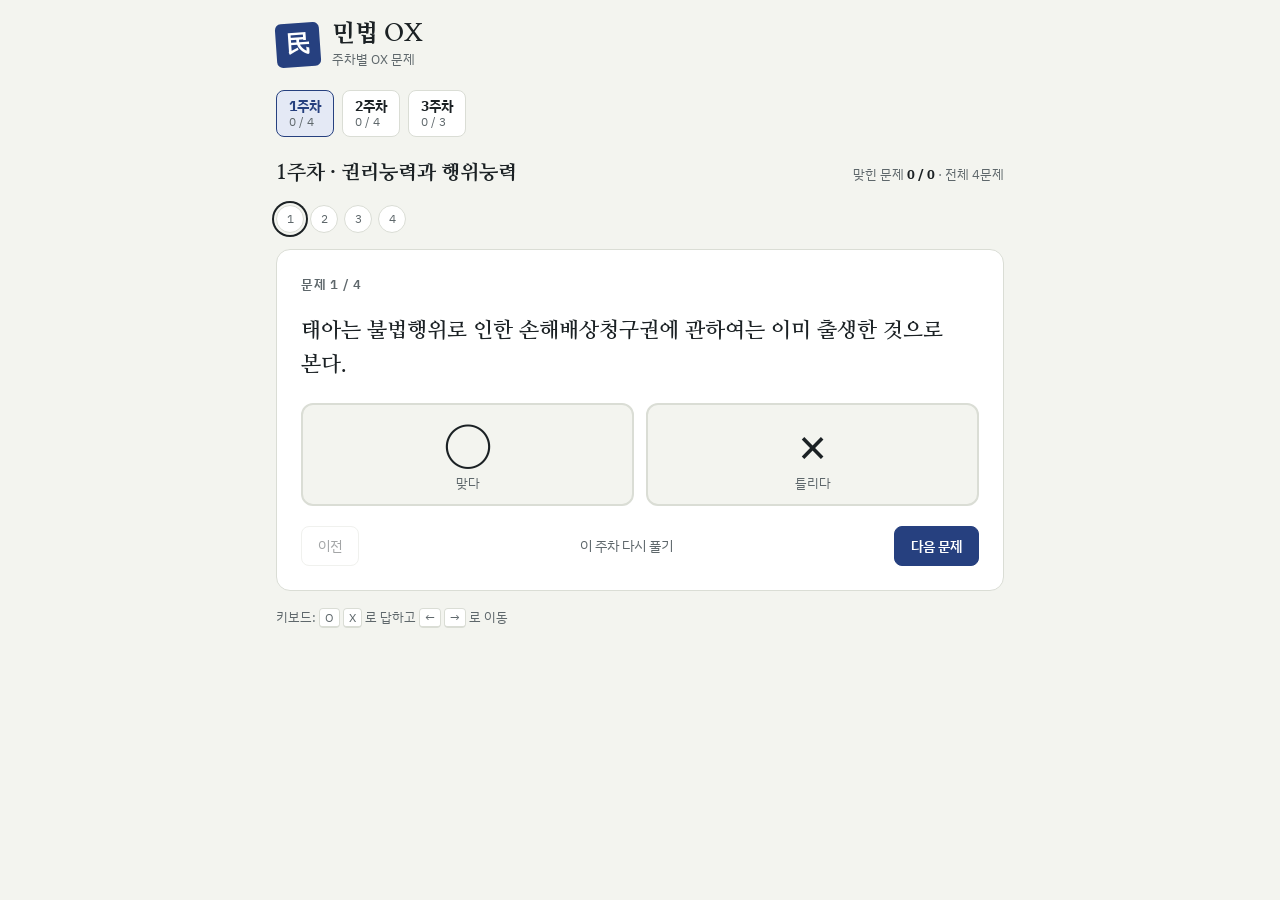
==== docs/index.html @ e81a1a9b "Move quiz to a GitHub Pages site under docs/ The quiz reads docs/questions.json; admin.html edits qu" ====
<!doctype html>
<html lang="ko">
<head>
<meta charset="utf-8">
<meta name="viewport" content="width=device-width,initial-scale=1,viewport-fit=cover">
<title>민법 OX 퀴즈</title>
<meta name="description" content="주차별 민법 OX 문제를 풀고 바로 정답과 해설을 확인하세요.">
<meta property="og:title" content="민법 OX 퀴즈">
<meta property="og:description" content="주차별 민법 OX 문제 · 정답과 해설 바로 확인">
<link rel="icon" href="data:image/svg+xml,%3Csvg xmlns='http://www.w3.org/2000/svg' viewBox='0 0 64 64'%3E%3Crect width='64' height='64' rx='10' fill='%2326407F'/%3E%3Ctext x='32' y='45' font-size='38' text-anchor='middle' fill='white' font-family='serif' font-weight='700'%3E%E6%B0%91%3C/text%3E%3C/svg%3E">
<link rel="preconnect" href="https://fonts.googleapis.com">
<link rel="preconnect" href="https://fonts.gstatic.com" crossorigin>
<link rel="stylesheet" href="https://fonts.googleapis.com/css2?family=Nanum+Myeongjo:wght@700;800&family=IBM+Plex+Sans+KR:wght@400;500;600;700&display=swap">
<link rel="stylesheet" href="style.css">
</head>
<body>
<div id="root">
<header class="top">
  <div class="brand">
    <div class="seal" aria-hidden="true">民</div>
    <div><h1>민법 OX</h1><p>주차별 OX 문제</p></div>
  </div>
</header>

<section id="quizView" style="display:flex;flex-direction:column;gap:16px">
  <div class="weeks" id="weekList"></div>
  <div class="weekhead"><h2 id="weekTitle"></h2><div class="score" id="score"></div></div>
  <div class="dots" id="dots"></div>
  <article class="card" id="card" hidden>
    <div class="qmeta" id="qmeta"></div>
    <p class="qtext" id="qtext"></p>
    <div class="ox">
      <button type="button" class="oxbtn" id="btnO"><span class="g">○</span><span class="l">맞다</span></button>
      <button type="button" class="oxbtn" id="btnX"><span class="g">×</span><span class="l">틀리다</span></button>
    </div>
    <div class="result" id="result" hidden>
      <div class="verdict" id="verdict"></div>
      <div class="expl">
        <h3>해설</h3>
        <p id="expl"></p>
        <p class="basis" id="basis" hidden></p>
      </div>
    </div>
    <div class="nav">
      <button type="button" class="btn" id="prev">이전</button>
      <button type="button" class="btn ghost" id="retry">이 주차 다시 풀기</button>
      <button type="button" class="btn primary" id="next">다음 문제</button>
    </div>
  </article>
  <p class="empty" id="empty">문제를 불러오는 중…</p>
  <p class="hint">키보드: <kbd>O</kbd> <kbd>X</kbd> 로 답하고 <kbd>←</kbd> <kbd>→</kbd> 로 이동</p>
</section>
</div>
<script src="quiz.js"></script>
</body>
</html>
---- docs/style.css ----
:root{
  --bg:#F3F4EF;--surface:#FFFFFF;--ink:#1B2124;--muted:#5E676B;--line:#DADDD5;
  --accent:#26407F;--accent-ink:#FFFFFF;--accent-soft:#E4E9F5;
  --good:#1D7348;--good-soft:#E1F1E7;--bad:#B4382E;--bad-soft:#F8E3E0;
  --serif:"Nanum Myeongjo","AppleMyungjo","Batang",serif;
  --sans:"IBM Plex Sans KR","Apple SD Gothic Neo","Malgun Gothic",system-ui,sans-serif;
  --r:10px;
}
@media (prefers-color-scheme:dark){
  :root:not([data-theme="light"]){
    color-scheme:dark;
    --bg:#121517;--surface:#1A1F22;--ink:#E8EAE6;--muted:#9AA3A6;--line:#2C3337;
    --accent:#8FA8EC;--accent-ink:#0F1522;--accent-soft:#1F2A45;
    --good:#5BC48A;--good-soft:#15301F;--bad:#EE8177;--bad-soft:#3A1C19;
  }
}
:root[data-theme="dark"]{
  color-scheme:dark;
  --bg:#121517;--surface:#1A1F22;--ink:#E8EAE6;--muted:#9AA3A6;--line:#2C3337;
  --accent:#8FA8EC;--accent-ink:#0F1522;--accent-soft:#1F2A45;
  --good:#5BC48A;--good-soft:#15301F;--bad:#EE8177;--bad-soft:#3A1C19;
}
*{box-sizing:border-box}
body{background:var(--bg);color:var(--ink);font-family:var(--sans);font-size:15px;line-height:1.6}
#root{max-width:760px;margin:0 auto;padding-inline:16px;padding-block:20px 64px;display:flex;flex-direction:column;gap:20px}
button{font:inherit;color:inherit;cursor:pointer}
button:focus-visible,input:focus-visible,textarea:focus-visible{outline:2px solid var(--accent);outline-offset:2px}

.top{display:flex;align-items:center;justify-content:space-between;gap:12px;flex-wrap:wrap}
.brand{display:flex;align-items:center;gap:12px}
.seal{width:44px;height:44px;display:grid;place-items:center;background:var(--accent);color:var(--accent-ink);font-family:var(--serif);font-weight:800;font-size:24px;border-radius:6px;transform:rotate(-4deg)}
.brand h1{margin:0;font-family:var(--serif);font-size:24px;font-weight:800;letter-spacing:-.01em;line-height:1.2}
.brand p{margin:0;color:var(--muted);font-size:13px}
.modes{display:flex;gap:4px;background:var(--surface);border:1px solid var(--line);border-radius:999px;padding:3px}
.modes button{border:0;background:none;padding:6px 14px;border-radius:999px;font-size:14px;color:var(--muted)}
.modes button.on{background:var(--ink);color:var(--bg);font-weight:600}

.weeks{display:flex;gap:8px;overflow-x:auto;padding-bottom:4px;scrollbar-width:thin}
.wk{flex:0 0 auto;border:1px solid var(--line);background:var(--surface);border-radius:8px;padding:6px 12px;display:flex;flex-direction:column;align-items:flex-start;line-height:1.3}
.wk b{font-size:14px}
.wk small{font-size:11.5px;color:var(--muted);font-variant-numeric:tabular-nums}
.wk.on{border-color:var(--accent);background:var(--accent-soft)}
.wk.on b{color:var(--accent)}

.weekhead{display:flex;align-items:baseline;justify-content:space-between;gap:12px;flex-wrap:wrap}
.weekhead h2{margin:0;font-family:var(--serif);font-size:20px;font-weight:800;text-wrap:balance}
.score{font-size:13px;color:var(--muted);font-variant-numeric:tabular-nums}
.score b{color:var(--ink)}

.dots{display:flex;gap:6px;flex-wrap:wrap}
.dot{width:28px;height:28px;border-radius:50%;border:1px solid var(--line);background:var(--surface);font-size:12px;font-variant-numeric:tabular-nums;color:var(--muted);padding:0}
.dot.right{background:var(--good-soft);border-color:var(--good);color:var(--good);font-weight:700}
.dot.wrong{background:var(--bad-soft);border-color:var(--bad);color:var(--bad);font-weight:700}
.dot.cur{box-shadow:0 0 0 2px var(--bg),0 0 0 4px var(--ink)}

.card{background:var(--surface);border:1px solid var(--line);border-radius:14px;padding:24px;display:flex;flex-direction:column;gap:20px}
.qmeta{font-size:12.5px;letter-spacing:.06em;color:var(--muted);font-weight:600}
.qtext{margin:0;font-family:var(--serif);font-size:21px;font-weight:700;line-height:1.65;word-break:keep-all;overflow-wrap:anywhere}
.ox{display:grid;grid-template-columns:1fr 1fr;gap:12px}
.oxbtn{border:2px solid var(--line);background:var(--bg);border-radius:12px;padding:14px 0 10px;display:flex;flex-direction:column;align-items:center;gap:2px;transition:border-color .15s,background .15s,transform .1s}
.oxbtn .g{font-size:52px;line-height:1;font-weight:400}
.oxbtn .l{font-size:13px;color:var(--muted)}
.oxbtn:hover:not(:disabled){border-color:var(--accent)}
.oxbtn:active:not(:disabled){transform:scale(.98)}
.oxbtn:disabled{cursor:default}
.oxbtn.dim{opacity:.45}
.oxbtn.answer{border-color:var(--good);background:var(--good-soft);opacity:1}
.oxbtn.answer .g{color:var(--good)}
.oxbtn.miss{border-color:var(--bad);background:var(--bad-soft);opacity:1}
.oxbtn.miss .g{color:var(--bad)}

.result{border-top:1px dashed var(--line);padding-top:18px;display:flex;flex-direction:column;gap:12px}
.verdict{display:flex;align-items:center;gap:10px;font-weight:700;font-size:18px}
.verdict .chip{font-size:12px;font-weight:700;letter-spacing:.04em;padding:3px 10px;border-radius:999px}
.verdict.good{color:var(--good)}.verdict.good .chip{background:var(--good);color:var(--surface)}
.verdict.bad{color:var(--bad)}.verdict.bad .chip{background:var(--bad);color:var(--surface)}
.expl h3{margin:0 0 4px;font-size:12.5px;letter-spacing:.06em;color:var(--muted)}
.expl p{margin:0;white-space:pre-wrap;word-break:keep-all;overflow-wrap:anywhere}
.basis{margin-top:8px!important;display:inline-block;font-size:13px;color:var(--accent);background:var(--accent-soft);padding:2px 10px;border-radius:6px}

.nav{display:flex;gap:8px;justify-content:space-between;flex-wrap:wrap}
.btn{border:1px solid var(--line);background:var(--surface);border-radius:8px;padding:8px 16px;font-size:14px}
.btn:disabled{opacity:.4;cursor:default}
.btn.primary{background:var(--accent);border-color:var(--accent);color:var(--accent-ink);font-weight:600}
.btn.ghost{border-color:transparent;background:none;color:var(--muted)}
.btn.danger{color:var(--bad)}
.btn.danger.armed{background:var(--bad);border-color:var(--bad);color:var(--surface)}
.empty{background:var(--surface);border:1px dashed var(--line);border-radius:14px;padding:32px 20px;text-align:center;color:var(--muted);margin:0}
.hint{font-size:12.5px;color:var(--muted);margin:0}
.hint kbd{font-family:var(--sans);border:1px solid var(--line);border-bottom-width:2px;border-radius:4px;padding:0 5px;font-size:11.5px;background:var(--surface)}

/* admin */
.panel{background:var(--surface);border:1px solid var(--line);border-radius:14px;padding:20px;display:flex;flex-direction:column;gap:14px}
.panel h2{margin:0;font-size:17px;font-weight:700}
.note{margin:0;font-size:13px;color:var(--muted);background:var(--bg);border-radius:8px;padding:10px 12px}
.field{display:flex;flex-direction:column;gap:4px;font-size:13px;font-weight:600;color:var(--muted)}
.field input,.field textarea{font:inherit;font-size:15px;font-weight:400;color:var(--ink);background:var(--bg);border:1px solid var(--line);border-radius:8px;padding:8px 10px;width:100%;resize:vertical}
.row2{display:grid;grid-template-columns:120px 1fr;gap:12px}
.ans{display:flex;gap:8px;border:0;padding:0;margin:0}
.ans legend{font-size:13px;font-weight:600;color:var(--muted);padding:0;margin-bottom:4px}
.ans label{flex:1;display:flex;align-items:center;justify-content:center;gap:6px;border:2px solid var(--line);border-radius:8px;padding:8px;font-weight:600;cursor:pointer}
.ans label:has(input:checked){border-color:var(--accent);background:var(--accent-soft);color:var(--accent)}
.ans input{position:absolute;opacity:0;pointer-events:none}
.ans .g{font-size:20px;line-height:1}
.formbtns{display:flex;gap:8px;flex-wrap:wrap}
.listhead{display:flex;justify-content:space-between;align-items:baseline}
.listhead span{font-size:13px;color:var(--muted);font-variant-numeric:tabular-nums}
.group{display:flex;flex-direction:column;gap:6px}
.group h3{margin:6px 0 2px;font-size:13px;letter-spacing:.04em;color:var(--accent)}
.item{display:grid;grid-template-columns:32px 1fr auto;gap:10px;align-items:start;border:1px solid var(--line);border-radius:10px;padding:10px 12px}
.item.editing{border-color:var(--accent);background:var(--accent-soft)}
.item .a{width:28px;height:28px;border-radius:50%;display:grid;place-items:center;font-size:17px;font-weight:700}
.item .a.O{background:var(--good-soft);color:var(--good)}
.item .a.X{background:var(--bad-soft);color:var(--bad)}
.item .t{font-size:14px;word-break:keep-all;overflow-wrap:anywhere}
.item .t small{display:block;color:var(--muted);font-size:12.5px;margin-top:2px}
.item .acts{display:flex;gap:4px}
.item .acts .btn{padding:4px 10px;font-size:13px}
.savebar{position:sticky;bottom:calc(12px + env(safe-area-inset-bottom,0px));display:flex;align-items:center;gap:8px;flex-wrap:wrap;background:var(--ink);color:var(--bg);border-radius:12px;padding:10px 12px 10px 16px}
.savebar span{flex:1;min-width:160px;font-size:14px}
.savebar .btn.ghost{color:var(--bg);opacity:.8}
.msg{font-size:13.5px;border-radius:8px;padding:10px 12px;margin:0;background:var(--accent-soft);color:var(--ink)}
.msg.err{background:var(--bad-soft)}
@media (max-width:520px){
  .card{padding:18px}
  .qtext{font-size:18.5px}
  .row2{grid-template-columns:1fr}
  .item{grid-template-columns:28px 1fr}
  .item .acts{grid-column:2}
}
@media (prefers-reduced-motion:reduce){*{transition:none!important}}

/* standalone site */
html{-webkit-text-size-adjust:100%}
body{margin:0}
[hidden]{display:none!important}
img{max-width:100%}
a{color:var(--accent)}
.brand a{color:inherit;text-decoration:none}
.foot{font-size:12.5px;color:var(--muted);text-align:center;margin:0}
.foot a{color:var(--muted)}
.status{font-size:13px;color:var(--muted)}
.status.ok{color:var(--good)}
.status.err{color:var(--bad)}
details.help{font-size:13px;color:var(--muted)}
details.help summary{cursor:pointer;font-weight:600;color:var(--ink)}
details.help ol{margin:8px 0 0;padding-left:20px;display:flex;flex-direction:column;gap:4px}
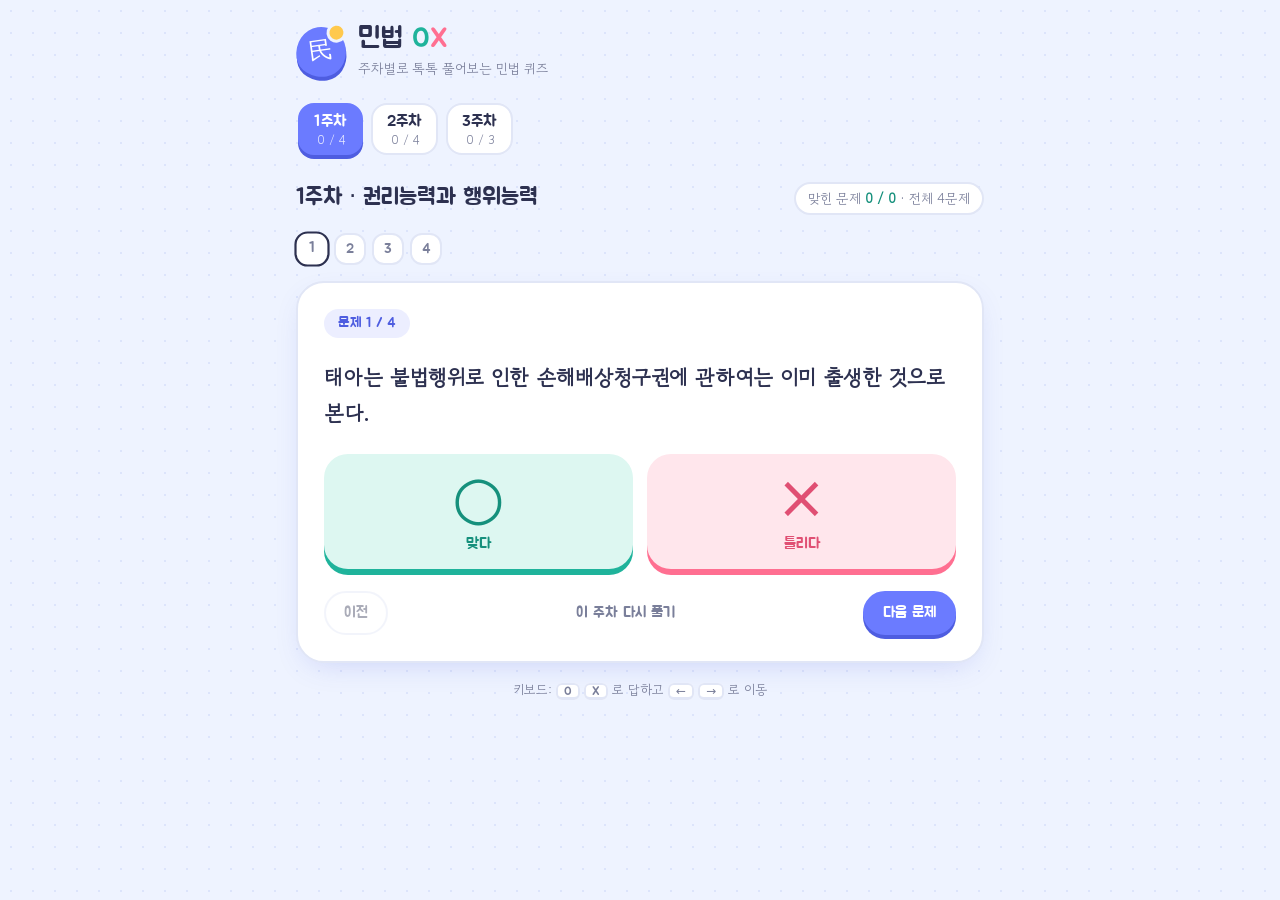
==== commit 4e9f27b2: "Give the quiz a brighter, playful look Rounded pastel design with Jua/Gowun Dodum fonts, candy-style" ====
--- a/docs/index.html
+++ b/docs/index.html
@@ -10,7 +10,7 @@
 <link rel="icon" href="data:image/svg+xml,%3Csvg xmlns='http://www.w3.org/2000/svg' viewBox='0 0 64 64'%3E%3Crect width='64' height='64' rx='10' fill='%2326407F'/%3E%3Ctext x='32' y='45' font-size='38' text-anchor='middle' fill='white' font-family='serif' font-weight='700'%3E%E6%B0%91%3C/text%3E%3C/svg%3E">
 <link rel="preconnect" href="https://fonts.googleapis.com">
 <link rel="preconnect" href="https://fonts.gstatic.com" crossorigin>
-<link rel="stylesheet" href="https://fonts.googleapis.com/css2?family=Nanum+Myeongjo:wght@700;800&family=IBM+Plex+Sans+KR:wght@400;500;600;700&display=swap">
+<link rel="stylesheet" href="https://fonts.googleapis.com/css2?family=Jua&family=Gowun+Dodum&display=swap">
 <link rel="stylesheet" href="style.css">
 </head>
 <body>
@@ -18,7 +18,7 @@
 <header class="top">
   <div class="brand">
     <div class="seal" aria-hidden="true">民</div>
-    <div><h1>민법 OX</h1><p>주차별 OX 문제</p></div>
+    <div><h1>민법 <span class="o">O</span><span class="x">X</span></h1><p>주차별로 톡톡 풀어보는 민법 퀴즈</p></div>
   </div>
 </header>
 
--- a/docs/style.css
+++ b/docs/style.css
@@ -1,147 +1,214 @@
 :root{
-  --bg:#F3F4EF;--surface:#FFFFFF;--ink:#1B2124;--muted:#5E676B;--line:#DADDD5;
-  --accent:#26407F;--accent-ink:#FFFFFF;--accent-soft:#E4E9F5;
-  --good:#1D7348;--good-soft:#E1F1E7;--bad:#B4382E;--bad-soft:#F8E3E0;
-  --serif:"Nanum Myeongjo","AppleMyungjo","Batang",serif;
-  --sans:"IBM Plex Sans KR","Apple SD Gothic Neo","Malgun Gothic",system-ui,sans-serif;
-  --r:10px;
+  --bg:#EEF3FF;--bg-dot:#DCE4FB;--surface:#FFFFFF;--ink:#2D3150;--muted:#7A7F9A;--line:#E1E6F6;
+  --accent:#6B7BFF;--accent-deep:#4E5DE0;--accent-ink:#FFFFFF;--accent-soft:#ECEEFF;
+  --good:#1FB39B;--good-deep:#15907C;--good-soft:#DDF7F1;
+  --bad:#FF6F91;--bad-deep:#E04F73;--bad-soft:#FFE6EC;
+  --sun:#FFC94D;
+  --display:"Jua","Apple SD Gothic Neo","Malgun Gothic",system-ui,sans-serif;
+  --sans:"Gowun Dodum","Apple SD Gothic Neo","Malgun Gothic",system-ui,sans-serif;
+  --shadow:0 10px 30px -12px rgba(78,93,224,.25);
 }
 @media (prefers-color-scheme:dark){
   :root:not([data-theme="light"]){
     color-scheme:dark;
-    --bg:#121517;--surface:#1A1F22;--ink:#E8EAE6;--muted:#9AA3A6;--line:#2C3337;
-    --accent:#8FA8EC;--accent-ink:#0F1522;--accent-soft:#1F2A45;
-    --good:#5BC48A;--good-soft:#15301F;--bad:#EE8177;--bad-soft:#3A1C19;
+    --bg:#171A2B;--bg-dot:#23284A;--surface:#22263A;--ink:#EEF0FF;--muted:#A3A8C6;--line:#343A5C;
+    --accent:#9AA5FF;--accent-deep:#7380F0;--accent-ink:#171A2B;--accent-soft:#2B3060;
+    --good:#4FD9BF;--good-deep:#2FAF98;--good-soft:#173B37;
+    --bad:#FF8FAA;--bad-deep:#E06A88;--bad-soft:#43202C;
+    --shadow:0 10px 30px -12px rgba(0,0,0,.6);
   }
 }
 :root[data-theme="dark"]{
   color-scheme:dark;
-  --bg:#121517;--surface:#1A1F22;--ink:#E8EAE6;--muted:#9AA3A6;--line:#2C3337;
-  --accent:#8FA8EC;--accent-ink:#0F1522;--accent-soft:#1F2A45;
-  --good:#5BC48A;--good-soft:#15301F;--bad:#EE8177;--bad-soft:#3A1C19;
+  --bg:#171A2B;--bg-dot:#23284A;--surface:#22263A;--ink:#EEF0FF;--muted:#A3A8C6;--line:#343A5C;
+  --accent:#9AA5FF;--accent-deep:#7380F0;--accent-ink:#171A2B;--accent-soft:#2B3060;
+  --good:#4FD9BF;--good-deep:#2FAF98;--good-soft:#173B37;
+  --bad:#FF8FAA;--bad-deep:#E06A88;--bad-soft:#43202C;
+  --shadow:0 10px 30px -12px rgba(0,0,0,.6);
 }
 *{box-sizing:border-box}
-body{background:var(--bg);color:var(--ink);font-family:var(--sans);font-size:15px;line-height:1.6}
-#root{max-width:760px;margin:0 auto;padding-inline:16px;padding-block:20px 64px;display:flex;flex-direction:column;gap:20px}
+html{-webkit-text-size-adjust:100%}
+body{
+  margin:0;color:var(--ink);font-family:var(--sans);font-size:16px;line-height:1.65;
+  background-color:var(--bg);
+  background-image:radial-gradient(var(--bg-dot) 1.5px,transparent 1.5px);
+  background-size:22px 22px;
+}
+[hidden]{display:none!important}
+img{max-width:100%}
+a{color:var(--accent-deep)}
+#root{max-width:720px;margin:0 auto;padding-inline:16px;padding-block:24px 64px;display:flex;flex-direction:column;gap:20px}
 button{font:inherit;color:inherit;cursor:pointer}
-button:focus-visible,input:focus-visible,textarea:focus-visible{outline:2px solid var(--accent);outline-offset:2px}
-
+button:focus-visible,input:focus-visible,textarea:focus-visible,a:focus-visible{outline:3px solid var(--accent);outline-offset:2px}
+
+/* header */
 .top{display:flex;align-items:center;justify-content:space-between;gap:12px;flex-wrap:wrap}
-.brand{display:flex;align-items:center;gap:12px}
-.seal{width:44px;height:44px;display:grid;place-items:center;background:var(--accent);color:var(--accent-ink);font-family:var(--serif);font-weight:800;font-size:24px;border-radius:6px;transform:rotate(-4deg)}
-.brand h1{margin:0;font-family:var(--serif);font-size:24px;font-weight:800;letter-spacing:-.01em;line-height:1.2}
-.brand p{margin:0;color:var(--muted);font-size:13px}
-.modes{display:flex;gap:4px;background:var(--surface);border:1px solid var(--line);border-radius:999px;padding:3px}
-.modes button{border:0;background:none;padding:6px 14px;border-radius:999px;font-size:14px;color:var(--muted)}
-.modes button.on{background:var(--ink);color:var(--bg);font-weight:600}
-
-.weeks{display:flex;gap:8px;overflow-x:auto;padding-bottom:4px;scrollbar-width:thin}
-.wk{flex:0 0 auto;border:1px solid var(--line);background:var(--surface);border-radius:8px;padding:6px 12px;display:flex;flex-direction:column;align-items:flex-start;line-height:1.3}
-.wk b{font-size:14px}
-.wk small{font-size:11.5px;color:var(--muted);font-variant-numeric:tabular-nums}
-.wk.on{border-color:var(--accent);background:var(--accent-soft)}
-.wk.on b{color:var(--accent)}
-
-.weekhead{display:flex;align-items:baseline;justify-content:space-between;gap:12px;flex-wrap:wrap}
-.weekhead h2{margin:0;font-family:var(--serif);font-size:20px;font-weight:800;text-wrap:balance}
-.score{font-size:13px;color:var(--muted);font-variant-numeric:tabular-nums}
-.score b{color:var(--ink)}
-
+.brand{display:flex;align-items:center;gap:12px;color:inherit;text-decoration:none}
+.seal{
+  width:50px;height:50px;display:grid;place-items:center;flex:0 0 auto;
+  background:var(--accent);color:var(--accent-ink);font-family:var(--display);font-size:24px;
+  border-radius:50% 50% 46% 54% / 55% 48% 52% 45%;
+  box-shadow:0 4px 0 var(--accent-deep);transform:rotate(-8deg);
+  position:relative;
+}
+.seal::after{content:"";position:absolute;right:-3px;top:-2px;width:14px;height:14px;border-radius:50%;background:var(--sun);border:3px solid var(--bg)}
+.brand:hover .seal{animation:wobble .6s ease}
+.brand h1{margin:0;font-family:var(--display);font-size:28px;font-weight:400;line-height:1.1;letter-spacing:.01em}
+.brand h1 .o{color:var(--good)}
+.brand h1 .x{color:var(--bad)}
+.brand p{margin:2px 0 0;color:var(--muted);font-size:13.5px}
+
+/* weeks */
+.weeks{display:flex;gap:8px;overflow-x:auto;padding:4px 2px 8px;scrollbar-width:thin}
+.wk{
+  flex:0 0 auto;border:2px solid var(--line);background:var(--surface);border-radius:16px;
+  padding:6px 14px;display:flex;flex-direction:column;align-items:center;line-height:1.3;
+  transition:transform .15s,border-color .15s;
+}
+.wk:hover{transform:translateY(-2px)}
+.wk b{font-family:var(--display);font-weight:400;font-size:16px}
+.wk small{font-size:12px;color:var(--muted);font-variant-numeric:tabular-nums}
+.wk.on{border-color:var(--accent);background:var(--accent);color:var(--accent-ink);box-shadow:0 4px 0 var(--accent-deep)}
+.wk.on small{color:inherit;opacity:.85}
+
+.weekhead{display:flex;align-items:center;justify-content:space-between;gap:10px;flex-wrap:wrap}
+.weekhead h2{margin:0;font-family:var(--display);font-weight:400;font-size:23px;text-wrap:balance}
+.score{font-size:13.5px;color:var(--muted);font-variant-numeric:tabular-nums;background:var(--surface);border:2px solid var(--line);border-radius:999px;padding:3px 12px}
+.score b{color:var(--good-deep)}
+
+/* progress dots */
 .dots{display:flex;gap:6px;flex-wrap:wrap}
-.dot{width:28px;height:28px;border-radius:50%;border:1px solid var(--line);background:var(--surface);font-size:12px;font-variant-numeric:tabular-nums;color:var(--muted);padding:0}
-.dot.right{background:var(--good-soft);border-color:var(--good);color:var(--good);font-weight:700}
-.dot.wrong{background:var(--bad-soft);border-color:var(--bad);color:var(--bad);font-weight:700}
-.dot.cur{box-shadow:0 0 0 2px var(--bg),0 0 0 4px var(--ink)}
-
-.card{background:var(--surface);border:1px solid var(--line);border-radius:14px;padding:24px;display:flex;flex-direction:column;gap:20px}
-.qmeta{font-size:12.5px;letter-spacing:.06em;color:var(--muted);font-weight:600}
-.qtext{margin:0;font-family:var(--serif);font-size:21px;font-weight:700;line-height:1.65;word-break:keep-all;overflow-wrap:anywhere}
-.ox{display:grid;grid-template-columns:1fr 1fr;gap:12px}
-.oxbtn{border:2px solid var(--line);background:var(--bg);border-radius:12px;padding:14px 0 10px;display:flex;flex-direction:column;align-items:center;gap:2px;transition:border-color .15s,background .15s,transform .1s}
-.oxbtn .g{font-size:52px;line-height:1;font-weight:400}
-.oxbtn .l{font-size:13px;color:var(--muted)}
-.oxbtn:hover:not(:disabled){border-color:var(--accent)}
-.oxbtn:active:not(:disabled){transform:scale(.98)}
+.dot{
+  width:32px;height:32px;border-radius:12px;border:2px solid var(--line);background:var(--surface);
+  font-family:var(--display);font-size:14px;color:var(--muted);padding:0;font-variant-numeric:tabular-nums;
+  transition:transform .15s;
+}
+.dot:hover{transform:translateY(-2px)}
+.dot.right{background:var(--good);border-color:var(--good);color:var(--surface)}
+.dot.wrong{background:var(--bad);border-color:var(--bad);color:var(--surface)}
+.dot.cur{border-color:var(--ink);transform:scale(1.1)}
+
+/* question card */
+.card{
+  background:var(--surface);border:2px solid var(--line);border-radius:28px;padding:26px;
+  display:flex;flex-direction:column;gap:22px;box-shadow:var(--shadow);
+}
+.qmeta{
+  align-self:flex-start;font-family:var(--display);font-size:14px;color:var(--accent-deep);
+  background:var(--accent-soft);border-radius:999px;padding:3px 14px;
+}
+.qtext{margin:0;font-size:21px;font-weight:700;line-height:1.7;word-break:keep-all;overflow-wrap:anywhere}
+
+.ox{display:grid;grid-template-columns:1fr 1fr;gap:14px}
+.oxbtn{
+  border:0;border-radius:24px;padding:16px 0 12px;display:flex;flex-direction:column;align-items:center;gap:2px;
+  transition:transform .12s,box-shadow .12s,opacity .2s,filter .2s;
+}
+#btnO{background:var(--good-soft);color:var(--good-deep);box-shadow:0 6px 0 var(--good)}
+#btnX{background:var(--bad-soft);color:var(--bad-deep);box-shadow:0 6px 0 var(--bad)}
+.oxbtn .g{font-family:var(--display);font-size:60px;line-height:1}
+.oxbtn .l{font-family:var(--display);font-size:15px}
+.oxbtn:hover:not(:disabled){transform:translateY(-3px)}
+#btnO:hover:not(:disabled){box-shadow:0 9px 0 var(--good)}
+#btnX:hover:not(:disabled){box-shadow:0 9px 0 var(--bad)}
+.oxbtn:active:not(:disabled){transform:translateY(5px)!important;box-shadow:0 1px 0 var(--line)!important}
 .oxbtn:disabled{cursor:default}
-.oxbtn.dim{opacity:.45}
-.oxbtn.answer{border-color:var(--good);background:var(--good-soft);opacity:1}
-.oxbtn.answer .g{color:var(--good)}
-.oxbtn.miss{border-color:var(--bad);background:var(--bad-soft);opacity:1}
-.oxbtn.miss .g{color:var(--bad)}
-
-.result{border-top:1px dashed var(--line);padding-top:18px;display:flex;flex-direction:column;gap:12px}
-.verdict{display:flex;align-items:center;gap:10px;font-weight:700;font-size:18px}
-.verdict .chip{font-size:12px;font-weight:700;letter-spacing:.04em;padding:3px 10px;border-radius:999px}
-.verdict.good{color:var(--good)}.verdict.good .chip{background:var(--good);color:var(--surface)}
-.verdict.bad{color:var(--bad)}.verdict.bad .chip{background:var(--bad);color:var(--surface)}
-.expl h3{margin:0 0 4px;font-size:12.5px;letter-spacing:.06em;color:var(--muted)}
+.oxbtn.dim{opacity:.35;filter:grayscale(.6)}
+#btnO.answer,#btnX.answer{background:var(--good);color:var(--surface);box-shadow:0 6px 0 var(--good-deep);animation:pop .45s cubic-bezier(.3,1.6,.5,1)}
+#btnO.miss,#btnX.miss{background:var(--bad);color:var(--surface);box-shadow:0 6px 0 var(--bad-deep);animation:shake .4s}
+
+/* result */
+.result{border-top:2px dashed var(--line);padding-top:18px;display:flex;flex-direction:column;gap:14px;animation:rise .3s ease-out}
+.verdict{display:flex;align-items:center;gap:10px;flex-wrap:wrap;font-family:var(--display);font-size:21px}
+.verdict .chip{font-size:14px;padding:3px 12px;border-radius:999px;color:var(--surface)}
+.verdict.good{color:var(--good-deep)}
+.verdict.good .chip{background:var(--good);animation:pop .45s cubic-bezier(.3,1.6,.5,1)}
+.verdict.bad{color:var(--bad-deep)}
+.verdict.bad .chip{background:var(--bad)}
+.expl{background:var(--bg);border-radius:18px;padding:14px 16px}
+.expl h3{margin:0 0 4px;font-family:var(--display);font-weight:400;font-size:15px;color:var(--accent-deep)}
 .expl p{margin:0;white-space:pre-wrap;word-break:keep-all;overflow-wrap:anywhere}
-.basis{margin-top:8px!important;display:inline-block;font-size:13px;color:var(--accent);background:var(--accent-soft);padding:2px 10px;border-radius:6px}
-
+.basis{margin-top:10px!important;display:inline-block;font-size:13.5px;font-weight:700;color:var(--accent-deep);background:var(--surface);border:2px solid var(--accent-soft);padding:2px 12px;border-radius:999px}
+
+/* buttons */
 .nav{display:flex;gap:8px;justify-content:space-between;flex-wrap:wrap}
-.btn{border:1px solid var(--line);background:var(--surface);border-radius:8px;padding:8px 16px;font-size:14px}
+.btn{
+  display:inline-flex;align-items:center;justify-content:center;
+  border:2px solid var(--line);background:var(--surface);border-radius:999px;padding:8px 18px;
+  font-family:var(--display);font-size:15px;text-decoration:none;color:var(--ink);
+  transition:transform .12s;
+}
+.btn:hover:not(:disabled){transform:translateY(-2px)}
 .btn:disabled{opacity:.4;cursor:default}
-.btn.primary{background:var(--accent);border-color:var(--accent);color:var(--accent-ink);font-weight:600}
+.btn.primary{background:var(--accent);border-color:var(--accent);color:var(--accent-ink);box-shadow:0 4px 0 var(--accent-deep)}
+.btn.primary:active:not(:disabled){transform:translateY(3px);box-shadow:0 1px 0 var(--accent-deep)}
 .btn.ghost{border-color:transparent;background:none;color:var(--muted)}
-.btn.danger{color:var(--bad)}
+.btn.danger{color:var(--bad-deep)}
 .btn.danger.armed{background:var(--bad);border-color:var(--bad);color:var(--surface)}
-.empty{background:var(--surface);border:1px dashed var(--line);border-radius:14px;padding:32px 20px;text-align:center;color:var(--muted);margin:0}
-.hint{font-size:12.5px;color:var(--muted);margin:0}
-.hint kbd{font-family:var(--sans);border:1px solid var(--line);border-bottom-width:2px;border-radius:4px;padding:0 5px;font-size:11.5px;background:var(--surface)}
+.empty{background:var(--surface);border:2px dashed var(--line);border-radius:28px;padding:36px 20px;text-align:center;color:var(--muted);margin:0;font-family:var(--display);font-size:17px}
+.hint{font-size:13px;color:var(--muted);margin:0;text-align:center}
+.hint kbd{font-family:var(--display);border:2px solid var(--line);border-bottom-width:3px;border-radius:6px;padding:0 6px;font-size:12px;background:var(--surface)}
 
 /* admin */
-.panel{background:var(--surface);border:1px solid var(--line);border-radius:14px;padding:20px;display:flex;flex-direction:column;gap:14px}
-.panel h2{margin:0;font-size:17px;font-weight:700}
-.note{margin:0;font-size:13px;color:var(--muted);background:var(--bg);border-radius:8px;padding:10px 12px}
-.field{display:flex;flex-direction:column;gap:4px;font-size:13px;font-weight:600;color:var(--muted)}
-.field input,.field textarea{font:inherit;font-size:15px;font-weight:400;color:var(--ink);background:var(--bg);border:1px solid var(--line);border-radius:8px;padding:8px 10px;width:100%;resize:vertical}
+.panel{background:var(--surface);border:2px solid var(--line);border-radius:24px;padding:22px;display:flex;flex-direction:column;gap:14px;box-shadow:var(--shadow)}
+.panel h2{margin:0;font-family:var(--display);font-weight:400;font-size:20px}
+.note{margin:0;font-size:14px;color:var(--muted);background:var(--bg);border-radius:14px;padding:10px 14px}
+.field{display:flex;flex-direction:column;gap:4px;font-family:var(--display);font-size:14px;color:var(--muted)}
+.field input,.field textarea{
+  font-family:var(--sans);font-size:16px;color:var(--ink);background:var(--bg);
+  border:2px solid var(--line);border-radius:14px;padding:9px 12px;width:100%;resize:vertical;
+  transition:border-color .15s;
+}
+.field input:focus,.field textarea:focus{border-color:var(--accent);outline:none}
 .row2{display:grid;grid-template-columns:120px 1fr;gap:12px}
-.ans{display:flex;gap:8px;border:0;padding:0;margin:0}
-.ans legend{font-size:13px;font-weight:600;color:var(--muted);padding:0;margin-bottom:4px}
-.ans label{flex:1;display:flex;align-items:center;justify-content:center;gap:6px;border:2px solid var(--line);border-radius:8px;padding:8px;font-weight:600;cursor:pointer}
-.ans label:has(input:checked){border-color:var(--accent);background:var(--accent-soft);color:var(--accent)}
+.ans{display:flex;gap:10px;border:0;padding:0;margin:0}
+.ans legend{font-family:var(--display);font-size:14px;color:var(--muted);padding:0;margin-bottom:4px}
+.ans label{flex:1;display:flex;align-items:center;justify-content:center;gap:6px;border:2px solid var(--line);border-radius:16px;padding:8px;font-family:var(--display);font-size:16px;cursor:pointer;position:relative}
+.ans label:has(#fAnsO:checked){border-color:var(--good);background:var(--good-soft);color:var(--good-deep)}
+.ans label:has(#fAnsX:checked){border-color:var(--bad);background:var(--bad-soft);color:var(--bad-deep)}
 .ans input{position:absolute;opacity:0;pointer-events:none}
-.ans .g{font-size:20px;line-height:1}
+.ans .g{font-size:22px;line-height:1}
 .formbtns{display:flex;gap:8px;flex-wrap:wrap}
 .listhead{display:flex;justify-content:space-between;align-items:baseline}
-.listhead span{font-size:13px;color:var(--muted);font-variant-numeric:tabular-nums}
-.group{display:flex;flex-direction:column;gap:6px}
-.group h3{margin:6px 0 2px;font-size:13px;letter-spacing:.04em;color:var(--accent)}
-.item{display:grid;grid-template-columns:32px 1fr auto;gap:10px;align-items:start;border:1px solid var(--line);border-radius:10px;padding:10px 12px}
+.listhead span{font-size:13.5px;color:var(--muted);font-variant-numeric:tabular-nums}
+.group{display:flex;flex-direction:column;gap:8px}
+.group h3{margin:6px 0 0;font-family:var(--display);font-weight:400;font-size:16px;color:var(--accent-deep)}
+.item{display:grid;grid-template-columns:34px 1fr auto;gap:10px;align-items:start;border:2px solid var(--line);border-radius:18px;padding:10px 12px}
 .item.editing{border-color:var(--accent);background:var(--accent-soft)}
-.item .a{width:28px;height:28px;border-radius:50%;display:grid;place-items:center;font-size:17px;font-weight:700}
-.item .a.O{background:var(--good-soft);color:var(--good)}
-.item .a.X{background:var(--bad-soft);color:var(--bad)}
-.item .t{font-size:14px;word-break:keep-all;overflow-wrap:anywhere}
-.item .t small{display:block;color:var(--muted);font-size:12.5px;margin-top:2px}
+.item .a{width:32px;height:32px;border-radius:50%;display:grid;place-items:center;font-family:var(--display);font-size:18px}
+.item .a.O{background:var(--good-soft);color:var(--good-deep)}
+.item .a.X{background:var(--bad-soft);color:var(--bad-deep)}
+.item .t{font-size:15px;word-break:keep-all;overflow-wrap:anywhere}
+.item .t small{display:block;color:var(--muted);font-size:13px;margin-top:2px}
 .item .acts{display:flex;gap:4px}
-.item .acts .btn{padding:4px 10px;font-size:13px}
-.savebar{position:sticky;bottom:calc(12px + env(safe-area-inset-bottom,0px));display:flex;align-items:center;gap:8px;flex-wrap:wrap;background:var(--ink);color:var(--bg);border-radius:12px;padding:10px 12px 10px 16px}
-.savebar span{flex:1;min-width:160px;font-size:14px}
+.item .acts .btn{padding:4px 12px;font-size:13.5px}
+.savebar{
+  position:sticky;bottom:calc(12px + env(safe-area-inset-bottom,0px));display:flex;align-items:center;gap:8px;flex-wrap:wrap;
+  background:var(--ink);color:var(--bg);border-radius:20px;padding:10px 12px 10px 18px;box-shadow:var(--shadow)
+}
+.savebar span{flex:1;min-width:160px;font-size:14.5px}
 .savebar .btn.ghost{color:var(--bg);opacity:.8}
-.msg{font-size:13.5px;border-radius:8px;padding:10px 12px;margin:0;background:var(--accent-soft);color:var(--ink)}
+.msg{font-size:14px;border-radius:14px;padding:10px 14px;margin:0;background:var(--accent-soft);color:var(--ink)}
 .msg.err{background:var(--bad-soft)}
+.status{font-size:14px;color:var(--muted)}
+.status.ok{color:var(--good-deep)}
+.status.err{color:var(--bad-deep)}
+details.help{font-size:14px;color:var(--muted)}
+details.help summary{cursor:pointer;font-family:var(--display);color:var(--ink)}
+details.help ol{margin:8px 0 0;padding-left:20px;display:flex;flex-direction:column;gap:4px}
+.foot{font-size:13px;color:var(--muted);text-align:center;margin:0}
+
+@keyframes pop{0%{transform:scale(.85)}60%{transform:scale(1.08)}100%{transform:scale(1)}}
+@keyframes shake{0%,100%{transform:translateX(0)}25%{transform:translateX(-6px)}50%{transform:translateX(5px)}75%{transform:translateX(-3px)}}
+@keyframes rise{from{opacity:.4;transform:translateY(6px)}to{opacity:1;transform:none}}
+@keyframes wobble{0%,100%{transform:rotate(-8deg)}30%{transform:rotate(6deg)}60%{transform:rotate(-12deg)}}
+
 @media (max-width:520px){
-  .card{padding:18px}
+  .card{padding:20px;border-radius:24px}
   .qtext{font-size:18.5px}
+  .oxbtn .g{font-size:52px}
   .row2{grid-template-columns:1fr}
-  .item{grid-template-columns:28px 1fr}
+  .item{grid-template-columns:32px 1fr}
   .item .acts{grid-column:2}
 }
-@media (prefers-reduced-motion:reduce){*{transition:none!important}}
-
-/* standalone site */
-html{-webkit-text-size-adjust:100%}
-body{margin:0}
-[hidden]{display:none!important}
-img{max-width:100%}
-a{color:var(--accent)}
-.brand a{color:inherit;text-decoration:none}
-.foot{font-size:12.5px;color:var(--muted);text-align:center;margin:0}
-.foot a{color:var(--muted)}
-.status{font-size:13px;color:var(--muted)}
-.status.ok{color:var(--good)}
-.status.err{color:var(--bad)}
-details.help{font-size:13px;color:var(--muted)}
-details.help summary{cursor:pointer;font-weight:600;color:var(--ink)}
-details.help ol{margin:8px 0 0;padding-left:20px;display:flex;flex-direction:column;gap:4px}
+@media (prefers-reduced-motion:reduce){*{transition:none!important;animation:none!important}}
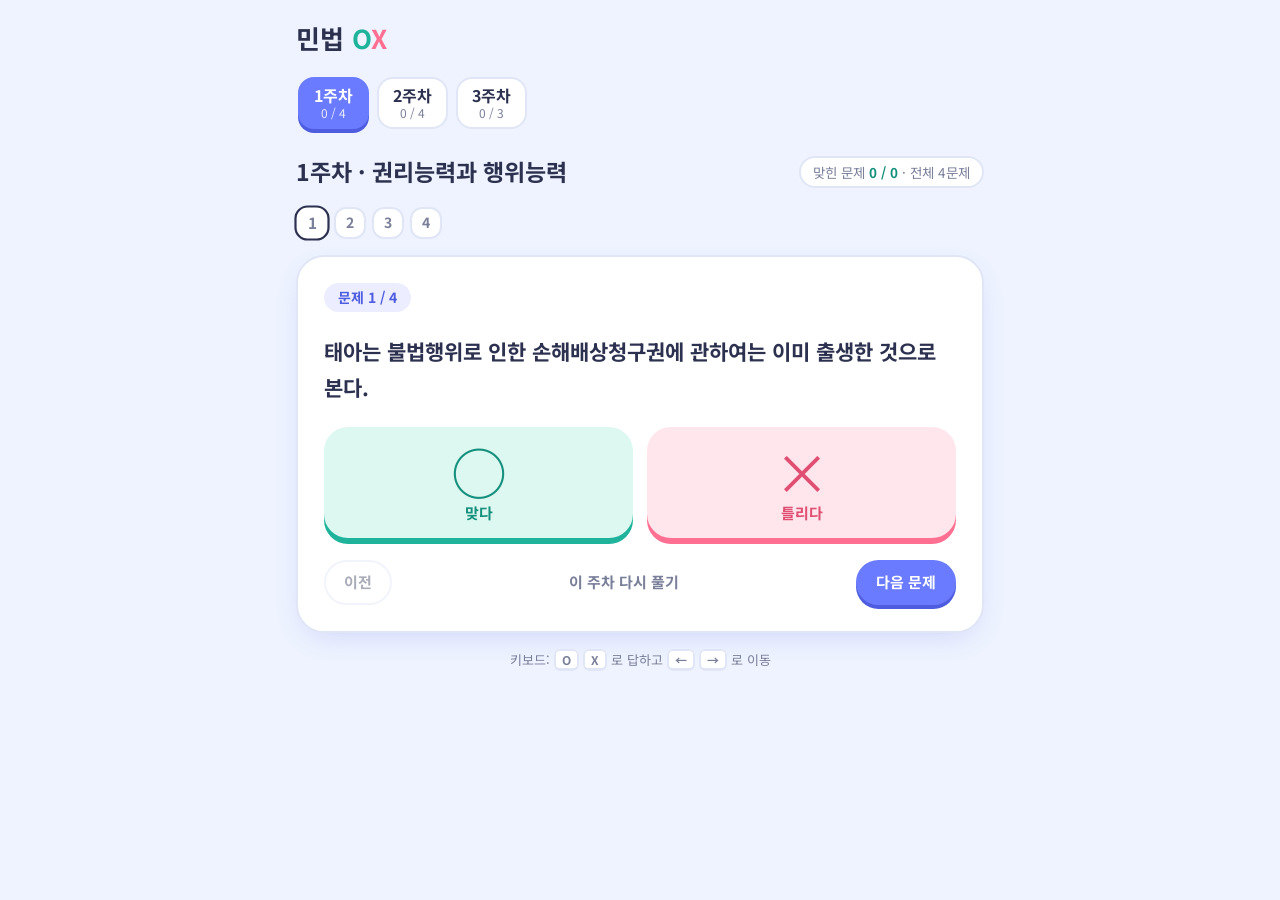
==== commit 5db3cd7c: "Simplify quiz styling and show the explanation right after answering Drop the dot background, the 民 " ====
--- a/docs/index.html
+++ b/docs/index.html
@@ -7,18 +7,17 @@
 <meta name="description" content="주차별 민법 OX 문제를 풀고 바로 정답과 해설을 확인하세요.">
 <meta property="og:title" content="민법 OX 퀴즈">
 <meta property="og:description" content="주차별 민법 OX 문제 · 정답과 해설 바로 확인">
-<link rel="icon" href="data:image/svg+xml,%3Csvg xmlns='http://www.w3.org/2000/svg' viewBox='0 0 64 64'%3E%3Crect width='64' height='64' rx='10' fill='%2326407F'/%3E%3Ctext x='32' y='45' font-size='38' text-anchor='middle' fill='white' font-family='serif' font-weight='700'%3E%E6%B0%91%3C/text%3E%3C/svg%3E">
+<link rel="icon" href="data:image/svg+xml,%3Csvg xmlns='http://www.w3.org/2000/svg' viewBox='0 0 64 64'%3E%3Crect width='64' height='64' rx='16' fill='%236B7BFF'/%3E%3Ctext x='32' y='42' font-size='26' text-anchor='middle' fill='white' font-family='sans-serif' font-weight='700'%3EOX%3C/text%3E%3C/svg%3E">
 <link rel="preconnect" href="https://fonts.googleapis.com">
 <link rel="preconnect" href="https://fonts.gstatic.com" crossorigin>
-<link rel="stylesheet" href="https://fonts.googleapis.com/css2?family=Jua&family=Gowun+Dodum&display=swap">
+<link rel="stylesheet" href="https://fonts.googleapis.com/css2?family=Noto+Sans+KR:wght@400;700&display=swap">
 <link rel="stylesheet" href="style.css">
 </head>
 <body>
 <div id="root">
 <header class="top">
   <div class="brand">
-    <div class="seal" aria-hidden="true">民</div>
-    <div><h1>민법 <span class="o">O</span><span class="x">X</span></h1><p>주차별로 톡톡 풀어보는 민법 퀴즈</p></div>
+    <div><h1>민법 <span class="o">O</span><span class="x">X</span></h1></div>
   </div>
 </header>
 
@@ -34,9 +33,8 @@
       <button type="button" class="oxbtn" id="btnX"><span class="g">×</span><span class="l">틀리다</span></button>
     </div>
     <div class="result" id="result" hidden>
-      <div class="verdict" id="verdict"></div>
       <div class="expl">
-        <h3>해설</h3>
+        <h3>해설 <span class="ans-chip" id="ansChip"></span></h3>
         <p id="expl"></p>
         <p class="basis" id="basis" hidden></p>
       </div>
--- a/docs/style.css
+++ b/docs/style.css
@@ -4,8 +4,8 @@
   --good:#1FB39B;--good-deep:#15907C;--good-soft:#DDF7F1;
   --bad:#FF6F91;--bad-deep:#E04F73;--bad-soft:#FFE6EC;
   --sun:#FFC94D;
-  --display:"Jua","Apple SD Gothic Neo","Malgun Gothic",system-ui,sans-serif;
-  --sans:"Gowun Dodum","Apple SD Gothic Neo","Malgun Gothic",system-ui,sans-serif;
+  --display:"Malgun Gothic","맑은 고딕","Apple SD Gothic Neo","Noto Sans KR",system-ui,sans-serif;
+  --sans:"Malgun Gothic","맑은 고딕","Apple SD Gothic Neo","Noto Sans KR",system-ui,sans-serif;
   --shadow:0 10px 30px -12px rgba(78,93,224,.25);
 }
 @media (prefers-color-scheme:dark){
@@ -31,8 +31,6 @@
 body{
   margin:0;color:var(--ink);font-family:var(--sans);font-size:16px;line-height:1.65;
   background-color:var(--bg);
-  background-image:radial-gradient(var(--bg-dot) 1.5px,transparent 1.5px);
-  background-size:22px 22px;
 }
 [hidden]{display:none!important}
 img{max-width:100%}
@@ -53,7 +51,7 @@
 }
 .seal::after{content:"";position:absolute;right:-3px;top:-2px;width:14px;height:14px;border-radius:50%;background:var(--sun);border:3px solid var(--bg)}
 .brand:hover .seal{animation:wobble .6s ease}
-.brand h1{margin:0;font-family:var(--display);font-size:28px;font-weight:400;line-height:1.1;letter-spacing:.01em}
+.brand h1{margin:0;font-family:var(--display);font-size:28px;font-weight:700;line-height:1.1;letter-spacing:.01em}
 .brand h1 .o{color:var(--good)}
 .brand h1 .x{color:var(--bad)}
 .brand p{margin:2px 0 0;color:var(--muted);font-size:13.5px}
@@ -66,19 +64,19 @@
   transition:transform .15s,border-color .15s;
 }
 .wk:hover{transform:translateY(-2px)}
-.wk b{font-family:var(--display);font-weight:400;font-size:16px}
+.wk b{font-weight:700;font-family:var(--display);font-weight:700;font-size:16px}
 .wk small{font-size:12px;color:var(--muted);font-variant-numeric:tabular-nums}
 .wk.on{border-color:var(--accent);background:var(--accent);color:var(--accent-ink);box-shadow:0 4px 0 var(--accent-deep)}
 .wk.on small{color:inherit;opacity:.85}
 
 .weekhead{display:flex;align-items:center;justify-content:space-between;gap:10px;flex-wrap:wrap}
-.weekhead h2{margin:0;font-family:var(--display);font-weight:400;font-size:23px;text-wrap:balance}
+.weekhead h2{margin:0;font-family:var(--display);font-weight:700;font-size:23px;text-wrap:balance}
 .score{font-size:13.5px;color:var(--muted);font-variant-numeric:tabular-nums;background:var(--surface);border:2px solid var(--line);border-radius:999px;padding:3px 12px}
 .score b{color:var(--good-deep)}
 
 /* progress dots */
 .dots{display:flex;gap:6px;flex-wrap:wrap}
-.dot{
+.dot{font-weight:700;
   width:32px;height:32px;border-radius:12px;border:2px solid var(--line);background:var(--surface);
   font-family:var(--display);font-size:14px;color:var(--muted);padding:0;font-variant-numeric:tabular-nums;
   transition:transform .15s;
@@ -93,7 +91,7 @@
   background:var(--surface);border:2px solid var(--line);border-radius:28px;padding:26px;
   display:flex;flex-direction:column;gap:22px;box-shadow:var(--shadow);
 }
-.qmeta{
+.qmeta{font-weight:700;
   align-self:flex-start;font-family:var(--display);font-size:14px;color:var(--accent-deep);
   background:var(--accent-soft);border-radius:999px;padding:3px 14px;
 }
@@ -106,8 +104,8 @@
 }
 #btnO{background:var(--good-soft);color:var(--good-deep);box-shadow:0 6px 0 var(--good)}
 #btnX{background:var(--bad-soft);color:var(--bad-deep);box-shadow:0 6px 0 var(--bad)}
-.oxbtn .g{font-family:var(--display);font-size:60px;line-height:1}
-.oxbtn .l{font-family:var(--display);font-size:15px}
+.oxbtn .g{font-family:var(--display);font-size:56px;font-weight:400;line-height:1}
+.oxbtn .l{font-weight:700;font-family:var(--display);font-size:15px}
 .oxbtn:hover:not(:disabled){transform:translateY(-3px)}
 #btnO:hover:not(:disabled){box-shadow:0 9px 0 var(--good)}
 #btnX:hover:not(:disabled){box-shadow:0 9px 0 var(--bad)}
@@ -126,13 +124,13 @@
 .verdict.bad{color:var(--bad-deep)}
 .verdict.bad .chip{background:var(--bad)}
 .expl{background:var(--bg);border-radius:18px;padding:14px 16px}
-.expl h3{margin:0 0 4px;font-family:var(--display);font-weight:400;font-size:15px;color:var(--accent-deep)}
+.expl h3{margin:0 0 6px;display:flex;align-items:center;gap:8px;font-family:var(--display);font-weight:700;font-size:15px;color:var(--accent-deep)}
 .expl p{margin:0;white-space:pre-wrap;word-break:keep-all;overflow-wrap:anywhere}
 .basis{margin-top:10px!important;display:inline-block;font-size:13.5px;font-weight:700;color:var(--accent-deep);background:var(--surface);border:2px solid var(--accent-soft);padding:2px 12px;border-radius:999px}
 
 /* buttons */
 .nav{display:flex;gap:8px;justify-content:space-between;flex-wrap:wrap}
-.btn{
+.btn{font-weight:700;
   display:inline-flex;align-items:center;justify-content:center;
   border:2px solid var(--line);background:var(--surface);border-radius:999px;padding:8px 18px;
   font-family:var(--display);font-size:15px;text-decoration:none;color:var(--ink);
@@ -145,15 +143,15 @@
 .btn.ghost{border-color:transparent;background:none;color:var(--muted)}
 .btn.danger{color:var(--bad-deep)}
 .btn.danger.armed{background:var(--bad);border-color:var(--bad);color:var(--surface)}
-.empty{background:var(--surface);border:2px dashed var(--line);border-radius:28px;padding:36px 20px;text-align:center;color:var(--muted);margin:0;font-family:var(--display);font-size:17px}
+.empty{font-weight:700;background:var(--surface);border:2px dashed var(--line);border-radius:28px;padding:36px 20px;text-align:center;color:var(--muted);margin:0;font-family:var(--display);font-size:17px}
 .hint{font-size:13px;color:var(--muted);margin:0;text-align:center}
-.hint kbd{font-family:var(--display);border:2px solid var(--line);border-bottom-width:3px;border-radius:6px;padding:0 6px;font-size:12px;background:var(--surface)}
+.hint kbd{font-weight:700;font-family:var(--display);border:2px solid var(--line);border-bottom-width:3px;border-radius:6px;padding:0 6px;font-size:12px;background:var(--surface)}
 
 /* admin */
 .panel{background:var(--surface);border:2px solid var(--line);border-radius:24px;padding:22px;display:flex;flex-direction:column;gap:14px;box-shadow:var(--shadow)}
-.panel h2{margin:0;font-family:var(--display);font-weight:400;font-size:20px}
+.panel h2{margin:0;font-family:var(--display);font-weight:700;font-size:20px}
 .note{margin:0;font-size:14px;color:var(--muted);background:var(--bg);border-radius:14px;padding:10px 14px}
-.field{display:flex;flex-direction:column;gap:4px;font-family:var(--display);font-size:14px;color:var(--muted)}
+.field{font-weight:700;display:flex;flex-direction:column;gap:4px;font-family:var(--display);font-size:14px;color:var(--muted)}
 .field input,.field textarea{
   font-family:var(--sans);font-size:16px;color:var(--ink);background:var(--bg);
   border:2px solid var(--line);border-radius:14px;padding:9px 12px;width:100%;resize:vertical;
@@ -162,8 +160,8 @@
 .field input:focus,.field textarea:focus{border-color:var(--accent);outline:none}
 .row2{display:grid;grid-template-columns:120px 1fr;gap:12px}
 .ans{display:flex;gap:10px;border:0;padding:0;margin:0}
-.ans legend{font-family:var(--display);font-size:14px;color:var(--muted);padding:0;margin-bottom:4px}
-.ans label{flex:1;display:flex;align-items:center;justify-content:center;gap:6px;border:2px solid var(--line);border-radius:16px;padding:8px;font-family:var(--display);font-size:16px;cursor:pointer;position:relative}
+.ans legend{font-weight:700;font-family:var(--display);font-size:14px;color:var(--muted);padding:0;margin-bottom:4px}
+.ans label{font-weight:700;flex:1;display:flex;align-items:center;justify-content:center;gap:6px;border:2px solid var(--line);border-radius:16px;padding:8px;font-family:var(--display);font-size:16px;cursor:pointer;position:relative}
 .ans label:has(#fAnsO:checked){border-color:var(--good);background:var(--good-soft);color:var(--good-deep)}
 .ans label:has(#fAnsX:checked){border-color:var(--bad);background:var(--bad-soft);color:var(--bad-deep)}
 .ans input{position:absolute;opacity:0;pointer-events:none}
@@ -172,10 +170,10 @@
 .listhead{display:flex;justify-content:space-between;align-items:baseline}
 .listhead span{font-size:13.5px;color:var(--muted);font-variant-numeric:tabular-nums}
 .group{display:flex;flex-direction:column;gap:8px}
-.group h3{margin:6px 0 0;font-family:var(--display);font-weight:400;font-size:16px;color:var(--accent-deep)}
+.group h3{margin:6px 0 0;font-family:var(--display);font-weight:700;font-size:16px;color:var(--accent-deep)}
 .item{display:grid;grid-template-columns:34px 1fr auto;gap:10px;align-items:start;border:2px solid var(--line);border-radius:18px;padding:10px 12px}
 .item.editing{border-color:var(--accent);background:var(--accent-soft)}
-.item .a{width:32px;height:32px;border-radius:50%;display:grid;place-items:center;font-family:var(--display);font-size:18px}
+.item .a{font-weight:700;width:32px;height:32px;border-radius:50%;display:grid;place-items:center;font-family:var(--display);font-size:18px}
 .item .a.O{background:var(--good-soft);color:var(--good-deep)}
 .item .a.X{background:var(--bad-soft);color:var(--bad-deep)}
 .item .t{font-size:15px;word-break:keep-all;overflow-wrap:anywhere}
@@ -194,7 +192,7 @@
 .status.ok{color:var(--good-deep)}
 .status.err{color:var(--bad-deep)}
 details.help{font-size:14px;color:var(--muted)}
-details.help summary{cursor:pointer;font-family:var(--display);color:var(--ink)}
+details.help summary{font-weight:700;cursor:pointer;font-family:var(--display);color:var(--ink)}
 details.help ol{margin:8px 0 0;padding-left:20px;display:flex;flex-direction:column;gap:4px}
 .foot{font-size:13px;color:var(--muted);text-align:center;margin:0}
 
@@ -207,8 +205,13 @@
   .card{padding:20px;border-radius:24px}
   .qtext{font-size:18.5px}
   .oxbtn .g{font-size:52px}
+  .nav .btn{padding:8px 12px;font-size:14px}
   .row2{grid-template-columns:1fr}
   .item{grid-template-columns:32px 1fr}
   .item .acts{grid-column:2}
 }
 @media (prefers-reduced-motion:reduce){*{transition:none!important;animation:none!important}}
+.ans-chip{font-size:13px;font-weight:700;padding:1px 10px;border-radius:999px;color:var(--surface)}
+.ans-chip.O{background:var(--good)}
+.ans-chip.X{background:var(--bad)}
+.brand h1{font-size:26px}
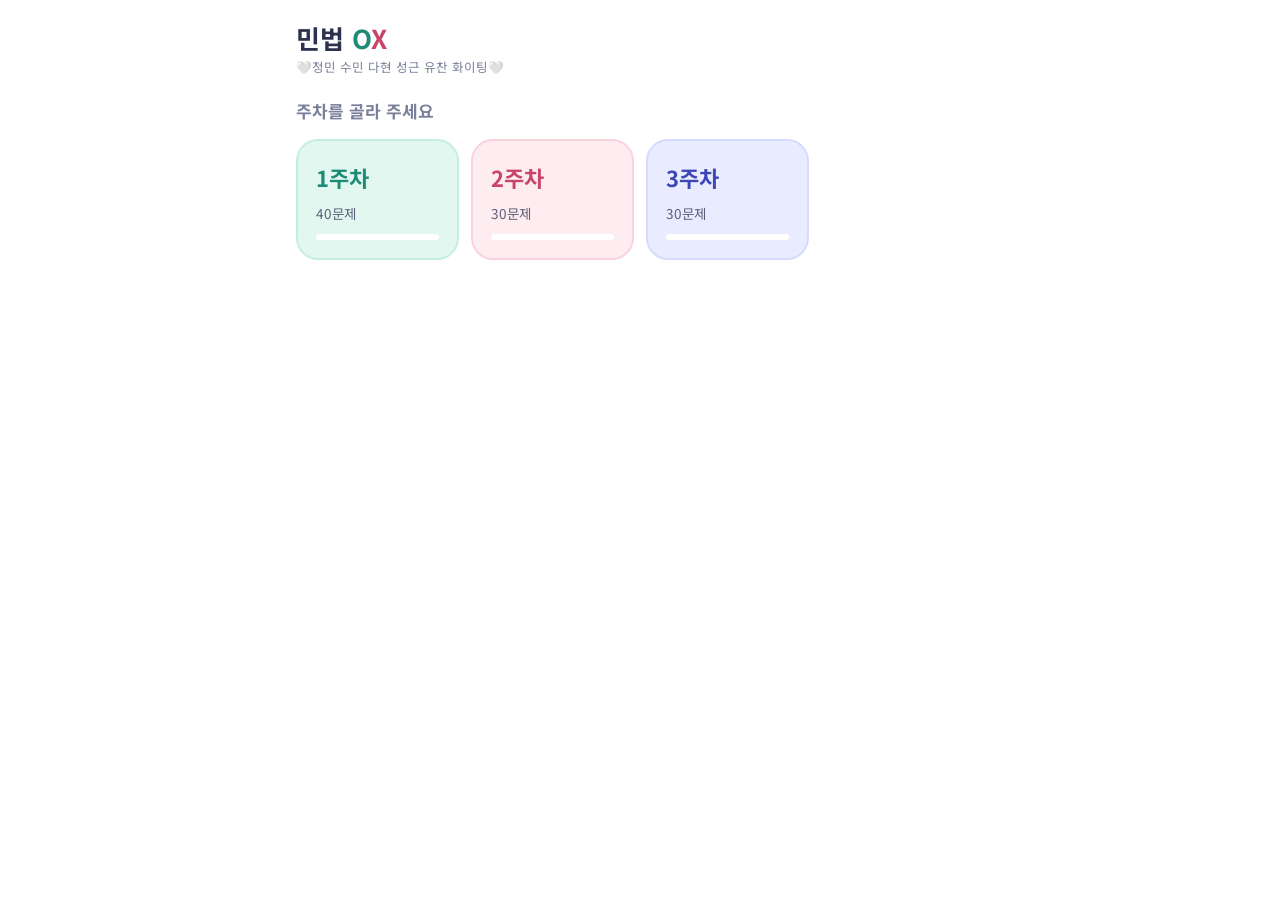
==== commit ab79712e: "Add a week-picker home screen, per-week pastel colors and a tagline Opening the site now shows one p" ====
--- a/docs/index.html
+++ b/docs/index.html
@@ -16,13 +16,21 @@
 <body>
 <div id="root">
 <header class="top">
-  <div class="brand">
-    <div><h1>민법 <span class="o">O</span><span class="x">X</span></h1></div>
-  </div>
+  <a class="brand" href="#">
+    <div><h1>민법 <span class="o">O</span><span class="x">X</span></h1><p class="tagline">🤍정민 수민 다현 성근 유찬 화이팅🤍</p></div>
+  </a>
 </header>
 
-<section id="quizView" style="display:flex;flex-direction:column;gap:16px">
-  <div class="weeks" id="weekList"></div>
+<section id="homeView" class="home">
+  <h2 class="home-title">주차를 골라 주세요</h2>
+  <div class="wgrid" id="weekGrid"><p class="empty" id="homeEmpty">문제를 불러오는 중…</p></div>
+</section>
+
+<section id="quizView" hidden>
+  <div class="quiztop">
+    <a class="btn back" href="#">← 주차 선택</a>
+    <div class="weeks" id="weekList"></div>
+  </div>
   <div class="weekhead"><h2 id="weekTitle"></h2><div class="score" id="score"></div></div>
   <div class="dots" id="dots"></div>
   <article class="card" id="card" hidden>
@@ -45,7 +53,7 @@
       <button type="button" class="btn primary" id="next">다음 문제</button>
     </div>
   </article>
-  <p class="empty" id="empty">문제를 불러오는 중…</p>
+  <p class="empty" id="empty" hidden>아직 등록된 문제가 없어요.</p>
   <p class="hint">키보드: <kbd>O</kbd> <kbd>X</kbd> 로 답하고 <kbd>←</kbd> <kbd>→</kbd> 로 이동</p>
 </section>
 </div>
--- a/docs/style.css
+++ b/docs/style.css
@@ -1,30 +1,12 @@
 :root{
-  --bg:#EEF3FF;--bg-dot:#DCE4FB;--surface:#FFFFFF;--ink:#2D3150;--muted:#7A7F9A;--line:#E1E6F6;
-  --accent:#6B7BFF;--accent-deep:#4E5DE0;--accent-ink:#FFFFFF;--accent-soft:#ECEEFF;
-  --good:#1FB39B;--good-deep:#15907C;--good-soft:#DDF7F1;
-  --bad:#FF6F91;--bad-deep:#E04F73;--bad-soft:#FFE6EC;
-  --sun:#FFC94D;
+  --bg:#FFFFFF;--soft:#F6F7FB;--surface:#FFFFFF;--ink:#2D3150;--muted:#7A7F9A;--line:#E6E8F0;
+  --accent:#8C96F2;--accent-deep:#5A66D6;--accent-ink:#3C47B5;--accent-soft:#E9EBFF;--accent-mid:#D5DAFF;
+  --good:#7FD3BF;--good-deep:#1E8C75;--good-soft:#E3F7F1;--good-mid:#C4EEE2;
+  --bad:#F6A5B8;--bad-deep:#C94468;--bad-soft:#FDECF0;--bad-mid:#FAD2DC;
   --display:"Malgun Gothic","맑은 고딕","Apple SD Gothic Neo","Noto Sans KR",system-ui,sans-serif;
   --sans:"Malgun Gothic","맑은 고딕","Apple SD Gothic Neo","Noto Sans KR",system-ui,sans-serif;
-  --shadow:0 10px 30px -12px rgba(78,93,224,.25);
-}
-@media (prefers-color-scheme:dark){
-  :root:not([data-theme="light"]){
-    color-scheme:dark;
-    --bg:#171A2B;--bg-dot:#23284A;--surface:#22263A;--ink:#EEF0FF;--muted:#A3A8C6;--line:#343A5C;
-    --accent:#9AA5FF;--accent-deep:#7380F0;--accent-ink:#171A2B;--accent-soft:#2B3060;
-    --good:#4FD9BF;--good-deep:#2FAF98;--good-soft:#173B37;
-    --bad:#FF8FAA;--bad-deep:#E06A88;--bad-soft:#43202C;
-    --shadow:0 10px 30px -12px rgba(0,0,0,.6);
-  }
-}
-:root[data-theme="dark"]{
-  color-scheme:dark;
-  --bg:#171A2B;--bg-dot:#23284A;--surface:#22263A;--ink:#EEF0FF;--muted:#A3A8C6;--line:#343A5C;
-  --accent:#9AA5FF;--accent-deep:#7380F0;--accent-ink:#171A2B;--accent-soft:#2B3060;
-  --good:#4FD9BF;--good-deep:#2FAF98;--good-soft:#173B37;
-  --bad:#FF8FAA;--bad-deep:#E06A88;--bad-soft:#43202C;
-  --shadow:0 10px 30px -12px rgba(0,0,0,.6);
+  --shadow:0 6px 24px -14px rgba(45,49,80,.18);
+  color-scheme:light;
 }
 *{box-sizing:border-box}
 html{-webkit-text-size-adjust:100%}
@@ -52,8 +34,8 @@
 .seal::after{content:"";position:absolute;right:-3px;top:-2px;width:14px;height:14px;border-radius:50%;background:var(--sun);border:3px solid var(--bg)}
 .brand:hover .seal{animation:wobble .6s ease}
 .brand h1{margin:0;font-family:var(--display);font-size:28px;font-weight:700;line-height:1.1;letter-spacing:.01em}
-.brand h1 .o{color:var(--good)}
-.brand h1 .x{color:var(--bad)}
+.brand h1 .o{color:var(--good-deep)}
+.brand h1 .x{color:var(--bad-deep)}
 .brand p{margin:2px 0 0;color:var(--muted);font-size:13.5px}
 
 /* weeks */
@@ -66,7 +48,7 @@
 .wk:hover{transform:translateY(-2px)}
 .wk b{font-weight:700;font-family:var(--display);font-weight:700;font-size:16px}
 .wk small{font-size:12px;color:var(--muted);font-variant-numeric:tabular-nums}
-.wk.on{border-color:var(--accent);background:var(--accent);color:var(--accent-ink);box-shadow:0 4px 0 var(--accent-deep)}
+.wk.on{border-color:var(--accent-mid);background:var(--accent-soft);color:var(--accent-ink)}
 .wk.on small{color:inherit;opacity:.85}
 
 .weekhead{display:flex;align-items:center;justify-content:space-between;gap:10px;flex-wrap:wrap}
@@ -82,13 +64,14 @@
   transition:transform .15s;
 }
 .dot:hover{transform:translateY(-2px)}
-.dot.right{background:var(--good);border-color:var(--good);color:var(--surface)}
-.dot.wrong{background:var(--bad);border-color:var(--bad);color:var(--surface)}
-.dot.cur{border-color:var(--ink);transform:scale(1.1)}
+.dot.right{background:var(--good-soft);border-color:var(--good);color:var(--good-deep)}
+.dot.wrong{background:var(--bad-soft);border-color:var(--bad);color:var(--bad-deep)}
+.dot.cur{border-color:var(--accent-deep);color:var(--accent-ink);box-shadow:0 0 0 2px var(--accent-soft)}
+.gap{align-self:center;color:var(--muted);font-size:14px;padding:0 2px;letter-spacing:.1em}
 
 /* question card */
 .card{
-  background:var(--surface);border:2px solid var(--line);border-radius:28px;padding:26px;
+  background:var(--surface);border:2px solid var(--line);border-radius:24px;padding:26px;
   display:flex;flex-direction:column;gap:22px;box-shadow:var(--shadow);
 }
 .qmeta{font-weight:700;
@@ -102,18 +85,18 @@
   border:0;border-radius:24px;padding:16px 0 12px;display:flex;flex-direction:column;align-items:center;gap:2px;
   transition:transform .12s,box-shadow .12s,opacity .2s,filter .2s;
 }
-#btnO{background:var(--good-soft);color:var(--good-deep);box-shadow:0 6px 0 var(--good)}
-#btnX{background:var(--bad-soft);color:var(--bad-deep);box-shadow:0 6px 0 var(--bad)}
+#btnO{background:var(--good-soft);color:var(--good-deep);border:2px solid var(--good-mid)}
+#btnX{background:var(--bad-soft);color:var(--bad-deep);border:2px solid var(--bad-mid)}
 .oxbtn .g{font-family:var(--display);font-size:56px;font-weight:400;line-height:1}
 .oxbtn .l{font-weight:700;font-family:var(--display);font-size:15px}
 .oxbtn:hover:not(:disabled){transform:translateY(-3px)}
-#btnO:hover:not(:disabled){box-shadow:0 9px 0 var(--good)}
-#btnX:hover:not(:disabled){box-shadow:0 9px 0 var(--bad)}
-.oxbtn:active:not(:disabled){transform:translateY(5px)!important;box-shadow:0 1px 0 var(--line)!important}
+#btnO:hover:not(:disabled){border-color:var(--good)}
+#btnX:hover:not(:disabled){border-color:var(--bad)}
+.oxbtn:active:not(:disabled){transform:scale(.97)!important}
 .oxbtn:disabled{cursor:default}
 .oxbtn.dim{opacity:.35;filter:grayscale(.6)}
-#btnO.answer,#btnX.answer{background:var(--good);color:var(--surface);box-shadow:0 6px 0 var(--good-deep);animation:pop .45s cubic-bezier(.3,1.6,.5,1)}
-#btnO.miss,#btnX.miss{background:var(--bad);color:var(--surface);box-shadow:0 6px 0 var(--bad-deep);animation:shake .4s}
+#btnO.answer,#btnX.answer{background:var(--good-mid);color:var(--good-deep);border-color:var(--good);animation:pop .45s cubic-bezier(.3,1.6,.5,1)}
+#btnO.miss,#btnX.miss{background:var(--bad-mid);color:var(--bad-deep);border-color:var(--bad);animation:shake .4s}
 
 /* result */
 .result{border-top:2px dashed var(--line);padding-top:18px;display:flex;flex-direction:column;gap:14px;animation:rise .3s ease-out}
@@ -123,7 +106,7 @@
 .verdict.good .chip{background:var(--good);animation:pop .45s cubic-bezier(.3,1.6,.5,1)}
 .verdict.bad{color:var(--bad-deep)}
 .verdict.bad .chip{background:var(--bad)}
-.expl{background:var(--bg);border-radius:18px;padding:14px 16px}
+.expl{background:var(--soft);border-radius:18px;padding:14px 16px}
 .expl h3{margin:0 0 6px;display:flex;align-items:center;gap:8px;font-family:var(--display);font-weight:700;font-size:15px;color:var(--accent-deep)}
 .expl p{margin:0;white-space:pre-wrap;word-break:keep-all;overflow-wrap:anywhere}
 .basis{margin-top:10px!important;display:inline-block;font-size:13.5px;font-weight:700;color:var(--accent-deep);background:var(--surface);border:2px solid var(--accent-soft);padding:2px 12px;border-radius:999px}
@@ -138,11 +121,12 @@
 }
 .btn:hover:not(:disabled){transform:translateY(-2px)}
 .btn:disabled{opacity:.4;cursor:default}
-.btn.primary{background:var(--accent);border-color:var(--accent);color:var(--accent-ink);box-shadow:0 4px 0 var(--accent-deep)}
-.btn.primary:active:not(:disabled){transform:translateY(3px);box-shadow:0 1px 0 var(--accent-deep)}
+.btn.primary{background:var(--accent-soft);border-color:var(--accent-mid);color:var(--accent-ink)}
+.btn.primary:hover:not(:disabled){background:var(--accent-mid)}
+.btn.primary:active:not(:disabled){transform:scale(.97)}
 .btn.ghost{border-color:transparent;background:none;color:var(--muted)}
 .btn.danger{color:var(--bad-deep)}
-.btn.danger.armed{background:var(--bad);border-color:var(--bad);color:var(--surface)}
+.btn.danger.armed{background:var(--bad-mid);border-color:var(--bad);color:var(--bad-deep)}
 .empty{font-weight:700;background:var(--surface);border:2px dashed var(--line);border-radius:28px;padding:36px 20px;text-align:center;color:var(--muted);margin:0;font-family:var(--display);font-size:17px}
 .hint{font-size:13px;color:var(--muted);margin:0;text-align:center}
 .hint kbd{font-weight:700;font-family:var(--display);border:2px solid var(--line);border-bottom-width:3px;border-radius:6px;padding:0 6px;font-size:12px;background:var(--surface)}
@@ -150,10 +134,10 @@
 /* admin */
 .panel{background:var(--surface);border:2px solid var(--line);border-radius:24px;padding:22px;display:flex;flex-direction:column;gap:14px;box-shadow:var(--shadow)}
 .panel h2{margin:0;font-family:var(--display);font-weight:700;font-size:20px}
-.note{margin:0;font-size:14px;color:var(--muted);background:var(--bg);border-radius:14px;padding:10px 14px}
+.note{margin:0;font-size:14px;color:var(--muted);background:var(--soft);border-radius:14px;padding:10px 14px}
 .field{font-weight:700;display:flex;flex-direction:column;gap:4px;font-family:var(--display);font-size:14px;color:var(--muted)}
 .field input,.field textarea{
-  font-family:var(--sans);font-size:16px;color:var(--ink);background:var(--bg);
+  font-family:var(--sans);font-size:16px;color:var(--ink);background:var(--soft);
   border:2px solid var(--line);border-radius:14px;padding:9px 12px;width:100%;resize:vertical;
   transition:border-color .15s;
 }
@@ -182,10 +166,11 @@
 .item .acts .btn{padding:4px 12px;font-size:13.5px}
 .savebar{
   position:sticky;bottom:calc(12px + env(safe-area-inset-bottom,0px));display:flex;align-items:center;gap:8px;flex-wrap:wrap;
-  background:var(--ink);color:var(--bg);border-radius:20px;padding:10px 12px 10px 18px;box-shadow:var(--shadow)
+  background:var(--accent-soft);color:var(--ink);border:2px solid var(--accent-mid);border-radius:20px;padding:10px 12px 10px 18px;box-shadow:var(--shadow)
 }
 .savebar span{flex:1;min-width:160px;font-size:14.5px}
-.savebar .btn.ghost{color:var(--bg);opacity:.8}
+.savebar .btn.ghost{color:var(--muted)}
+.savebar .btn.primary{background:var(--surface)}
 .msg{font-size:14px;border-radius:14px;padding:10px 14px;margin:0;background:var(--accent-soft);color:var(--ink)}
 .msg.err{background:var(--bad-soft)}
 .status{font-size:14px;color:var(--muted)}
@@ -211,7 +196,40 @@
   .item .acts{grid-column:2}
 }
 @media (prefers-reduced-motion:reduce){*{transition:none!important;animation:none!important}}
-.ans-chip{font-size:13px;font-weight:700;padding:1px 10px;border-radius:999px;color:var(--surface)}
-.ans-chip.O{background:var(--good)}
-.ans-chip.X{background:var(--bad)}
+.ans-chip{font-size:13px;font-weight:700;padding:1px 10px;border-radius:999px}
+.ans-chip.O{background:var(--good-mid);color:var(--good-deep)}
+.ans-chip.X{background:var(--bad-mid);color:var(--bad-deep)}
 .brand h1{font-size:26px}
+
+/* per-week pastel colors */
+.c0{--c-bg:#E3F7F1;--c-bd:#C4EEE2;--c-ink:#1E8C75}
+.c1{--c-bg:#FDECF0;--c-bd:#FAD2DC;--c-ink:#C94468}
+.c2{--c-bg:#E9EBFF;--c-bd:#D5DAFF;--c-ink:#3C47B5}
+.c3{--c-bg:#FFEFE3;--c-bd:#FFD9BF;--c-ink:#B25A1E}
+.c4{--c-bg:#E3F2FD;--c-bd:#C3E2F8;--c-ink:#2A6FA8}
+.c5{--c-bg:#FFF8DC;--c-bd:#F7E6A0;--c-ink:#86680C}
+.wk[class*=" c"]{background:var(--surface);border-color:var(--c-bd);color:var(--c-ink)}
+.wk[class*=" c"].on{background:var(--c-bg);border-color:var(--c-ink)}
+
+/* home */
+.tagline{margin:4px 0 0!important;font-size:12.5px!important;color:var(--muted)}
+#quizView:not([hidden]){display:flex;flex-direction:column;gap:16px}
+.home{display:flex;flex-direction:column;gap:14px}
+.home-title{margin:0;font-size:17px;font-weight:700;color:var(--muted)}
+.wgrid{display:grid;grid-template-columns:repeat(auto-fill,minmax(150px,1fr));gap:12px}
+.wcard{
+  display:flex;flex-direction:column;align-items:flex-start;gap:6px;text-align:left;
+  background:var(--c-bg);border:2px solid var(--c-bd);color:var(--c-ink);
+  border-radius:22px;padding:18px;text-decoration:none;transition:transform .15s,border-color .15s;
+}
+.wcard:hover{transform:translateY(-3px);border-color:var(--c-ink)}
+.wcard b{font-size:22px;font-weight:700}
+.wcard span{font-size:13.5px;color:var(--ink);opacity:.75;font-variant-numeric:tabular-nums}
+.wcard .bar{align-self:stretch;height:6px;border-radius:99px;background:var(--surface);overflow:hidden;margin-top:4px}
+.wcard .bar i{display:block;height:100%;background:var(--c-ink);opacity:.55;border-radius:99px}
+.wgrid .empty{grid-column:1/-1}
+.quiztop{display:flex;align-items:center;gap:8px}
+.quiztop .weeks{flex:1;min-width:0}
+.btn.back{flex:0 0 auto;padding:6px 14px;font-size:14px}
+.wk{text-decoration:none;color:var(--ink)}
+.brand:hover h1{opacity:.85}
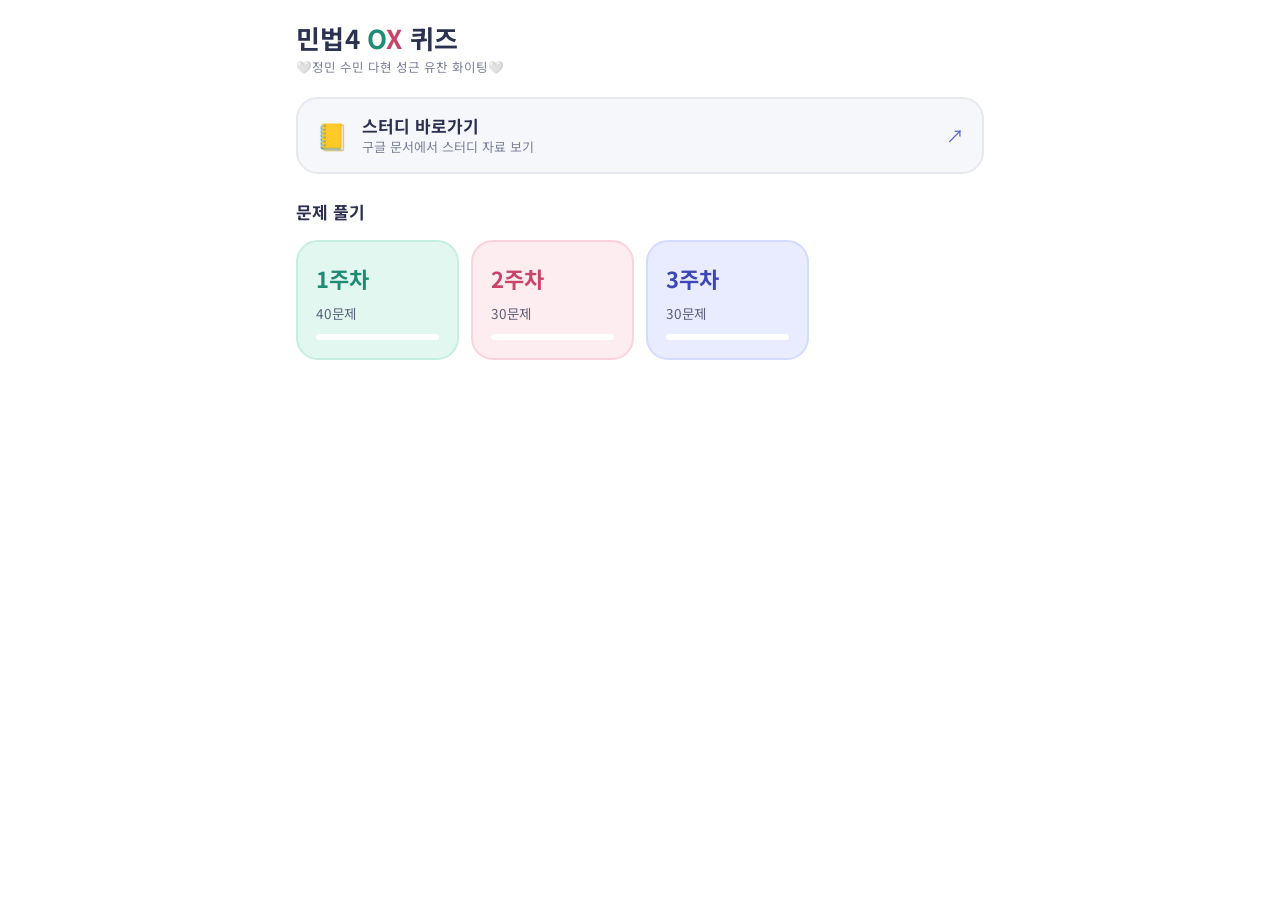
==== commit 20ce4b77: "Rename to 민법4 OX 퀴즈 and add a study document link on the home screen Co-Authored-By: Claude Opus 5.5" ====
--- a/docs/index.html
+++ b/docs/index.html
@@ -3,9 +3,9 @@
 <head>
 <meta charset="utf-8">
 <meta name="viewport" content="width=device-width,initial-scale=1,viewport-fit=cover">
-<title>민법 OX 퀴즈</title>
+<title>민법4 OX 퀴즈</title>
 <meta name="description" content="주차별 민법 OX 문제를 풀고 바로 정답과 해설을 확인하세요.">
-<meta property="og:title" content="민법 OX 퀴즈">
+<meta property="og:title" content="민법4 OX 퀴즈">
 <meta property="og:description" content="주차별 민법 OX 문제 · 정답과 해설 바로 확인">
 <link rel="icon" href="data:image/svg+xml,%3Csvg xmlns='http://www.w3.org/2000/svg' viewBox='0 0 64 64'%3E%3Crect width='64' height='64' rx='16' fill='%236B7BFF'/%3E%3Ctext x='32' y='42' font-size='26' text-anchor='middle' fill='white' font-family='sans-serif' font-weight='700'%3EOX%3C/text%3E%3C/svg%3E">
 <link rel="preconnect" href="https://fonts.googleapis.com">
@@ -17,12 +17,17 @@
 <div id="root">
 <header class="top">
   <a class="brand" href="#">
-    <div><h1>민법 <span class="o">O</span><span class="x">X</span></h1><p class="tagline">🤍정민 수민 다현 성근 유찬 화이팅🤍</p></div>
+    <div><h1>민법4 <span class="o">O</span><span class="x">X</span> 퀴즈</h1><p class="tagline">🤍정민 수민 다현 성근 유찬 화이팅🤍</p></div>
   </a>
 </header>
 
 <section id="homeView" class="home">
-  <h2 class="home-title">주차를 골라 주세요</h2>
+  <a class="studylink" href="https://docs.google.com/document/d/18cR2ElGbfytdR8ZhqjwmuFmO0gPbz-RGdqhai5lokAE/edit?tab=t.dgdio6vtfx0" target="_blank" rel="noopener">
+    <span class="sl-icon" aria-hidden="true">📒</span>
+    <span class="sl-text"><b>스터디 바로가기</b><small>구글 문서에서 스터디 자료 보기</small></span>
+    <span class="sl-arrow" aria-hidden="true">↗</span>
+  </a>
+  <h2 class="home-title">문제 풀기</h2>
   <div class="wgrid" id="weekGrid"><p class="empty" id="homeEmpty">문제를 불러오는 중…</p></div>
 </section>
 
--- a/docs/style.css
+++ b/docs/style.css
@@ -233,3 +233,17 @@
 .btn.back{flex:0 0 auto;padding:6px 14px;font-size:14px}
 .wk{text-decoration:none;color:var(--ink)}
 .brand:hover h1{opacity:.85}
+
+/* study link */
+.studylink{
+  display:flex;align-items:center;gap:14px;text-decoration:none;color:var(--ink);
+  background:var(--soft);border:2px solid var(--line);border-radius:22px;padding:16px 18px;
+  transition:transform .15s,border-color .15s;
+}
+.studylink:hover{transform:translateY(-2px);border-color:var(--accent-mid)}
+.sl-icon{font-size:26px;line-height:1}
+.sl-text{flex:1;display:flex;flex-direction:column;line-height:1.35}
+.sl-text b{font-size:17px}
+.sl-text small{font-size:13px;color:var(--muted)}
+.sl-arrow{font-size:18px;color:var(--accent-deep)}
+.home-title{margin-top:10px!important;color:var(--ink)!important}
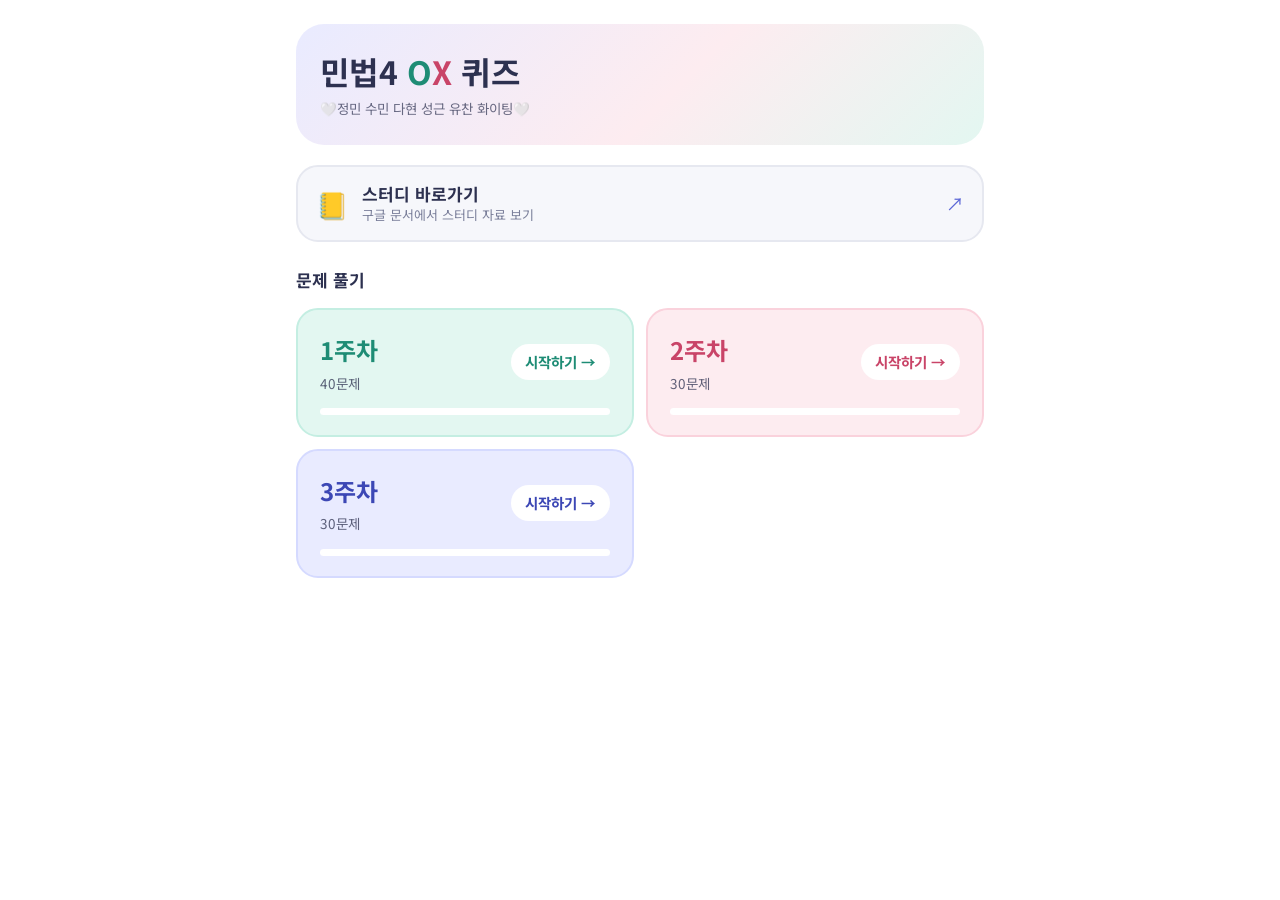
==== commit 75c5bc1b: "Fill out the home screen Pastel banner behind the title, and full-width week cards with a start/cont" ====
--- a/docs/index.html
+++ b/docs/index.html
@@ -13,7 +13,7 @@
 <link rel="stylesheet" href="https://fonts.googleapis.com/css2?family=Noto+Sans+KR:wght@400;700&display=swap">
 <link rel="stylesheet" href="style.css">
 </head>
-<body>
+<body class="at-home">
 <div id="root">
 <header class="top">
   <a class="brand" href="#">
--- a/docs/style.css
+++ b/docs/style.css
@@ -247,3 +247,21 @@
 .sl-text small{font-size:13px;color:var(--muted)}
 .sl-arrow{font-size:18px;color:var(--accent-deep)}
 .home-title{margin-top:10px!important;color:var(--ink)!important}
+
+/* fuller home screen */
+.at-home .top{
+  background:linear-gradient(135deg,#E9EBFF 0%,#FDECF0 55%,#E3F7F1 100%);
+  border-radius:28px;padding:30px 24px 26px;
+}
+.at-home .brand h1{font-size:32px}
+.at-home .tagline{font-size:13.5px!important;margin-top:8px!important;color:var(--ink);opacity:.7}
+.wgrid{grid-template-columns:1fr}
+.wcard{
+  display:grid;grid-template-columns:1fr auto;align-items:center;gap:6px 12px;
+  padding:20px 22px;border-radius:22px;
+}
+.wc-main{display:flex;flex-direction:column;gap:2px;min-width:0}
+.wcard b{font-size:24px}
+.wc-go{font-size:14.5px;font-weight:700;color:var(--c-ink);background:var(--surface);border-radius:999px;padding:6px 14px;white-space:nowrap}
+.wcard .bar{grid-column:1/-1;height:7px;margin-top:8px}
+@media (min-width:640px){.wgrid{grid-template-columns:1fr 1fr}}
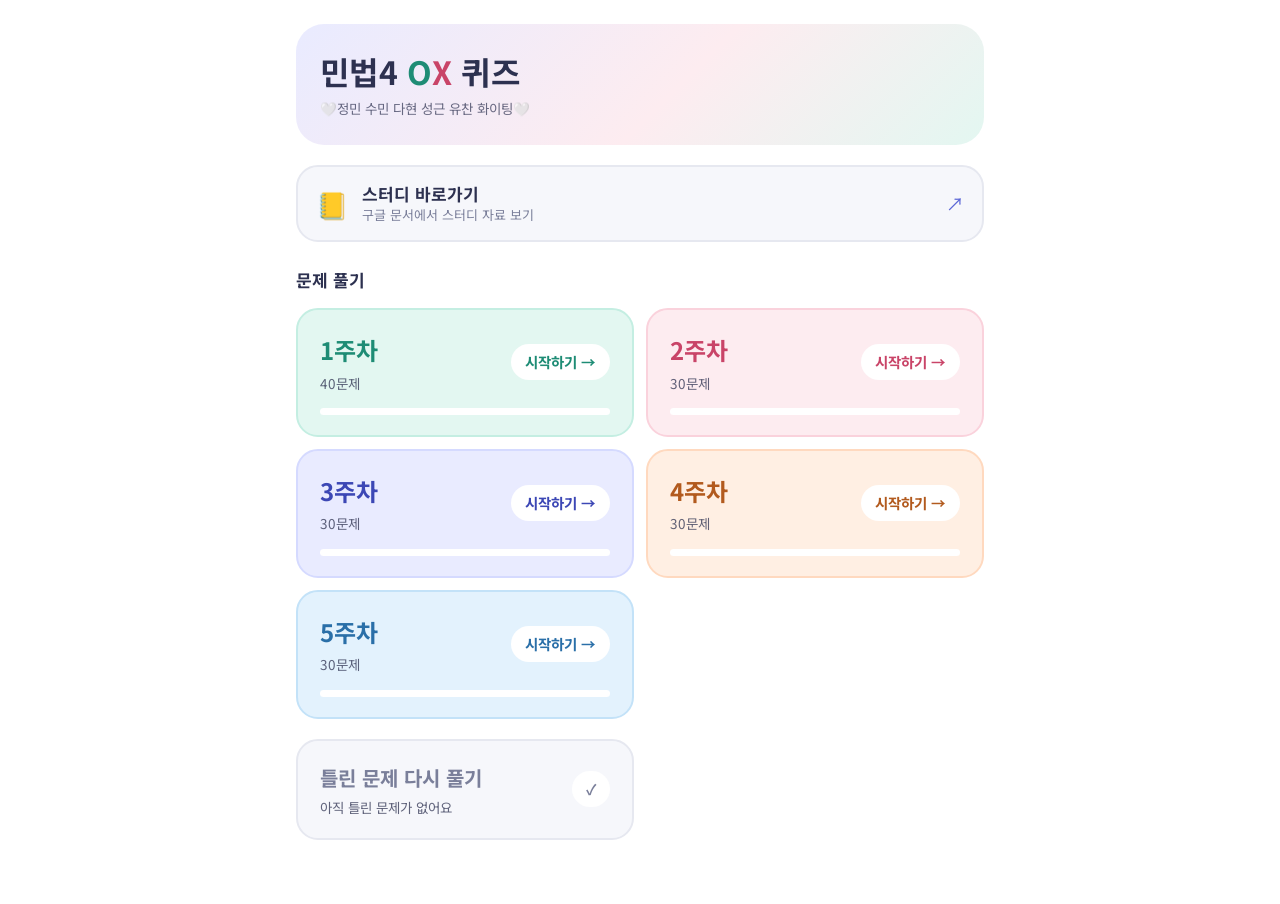
==== commit 55ca9bec: "Add a review mode for every question answered wrong A 틀린 문제 다시 풀기 card at the bottom of the home scr" ====
--- a/docs/index.html
+++ b/docs/index.html
@@ -29,6 +29,7 @@
   </a>
   <h2 class="home-title">문제 풀기</h2>
   <div class="wgrid" id="weekGrid"><p class="empty" id="homeEmpty">문제를 불러오는 중…</p></div>
+  <div class="wgrid" id="wrongBox"></div>
 </section>
 
 <section id="quizView" hidden>
--- a/docs/style.css
+++ b/docs/style.css
@@ -265,3 +265,8 @@
 .wc-go{font-size:14.5px;font-weight:700;color:var(--c-ink);background:var(--surface);border-radius:999px;padding:6px 14px;white-space:nowrap}
 .wcard .bar{grid-column:1/-1;height:7px;margin-top:8px}
 @media (min-width:640px){.wgrid{grid-template-columns:1fr 1fr}}
+
+/* wrong-answer review */
+.wrongcard{--c-bg:#F6F7FB;--c-bd:#E6E8F0;--c-ink:#C94468;margin-top:6px}
+.wrongcard b{font-size:20px}
+.wrongcard.none{--c-ink:#7A7F9A}
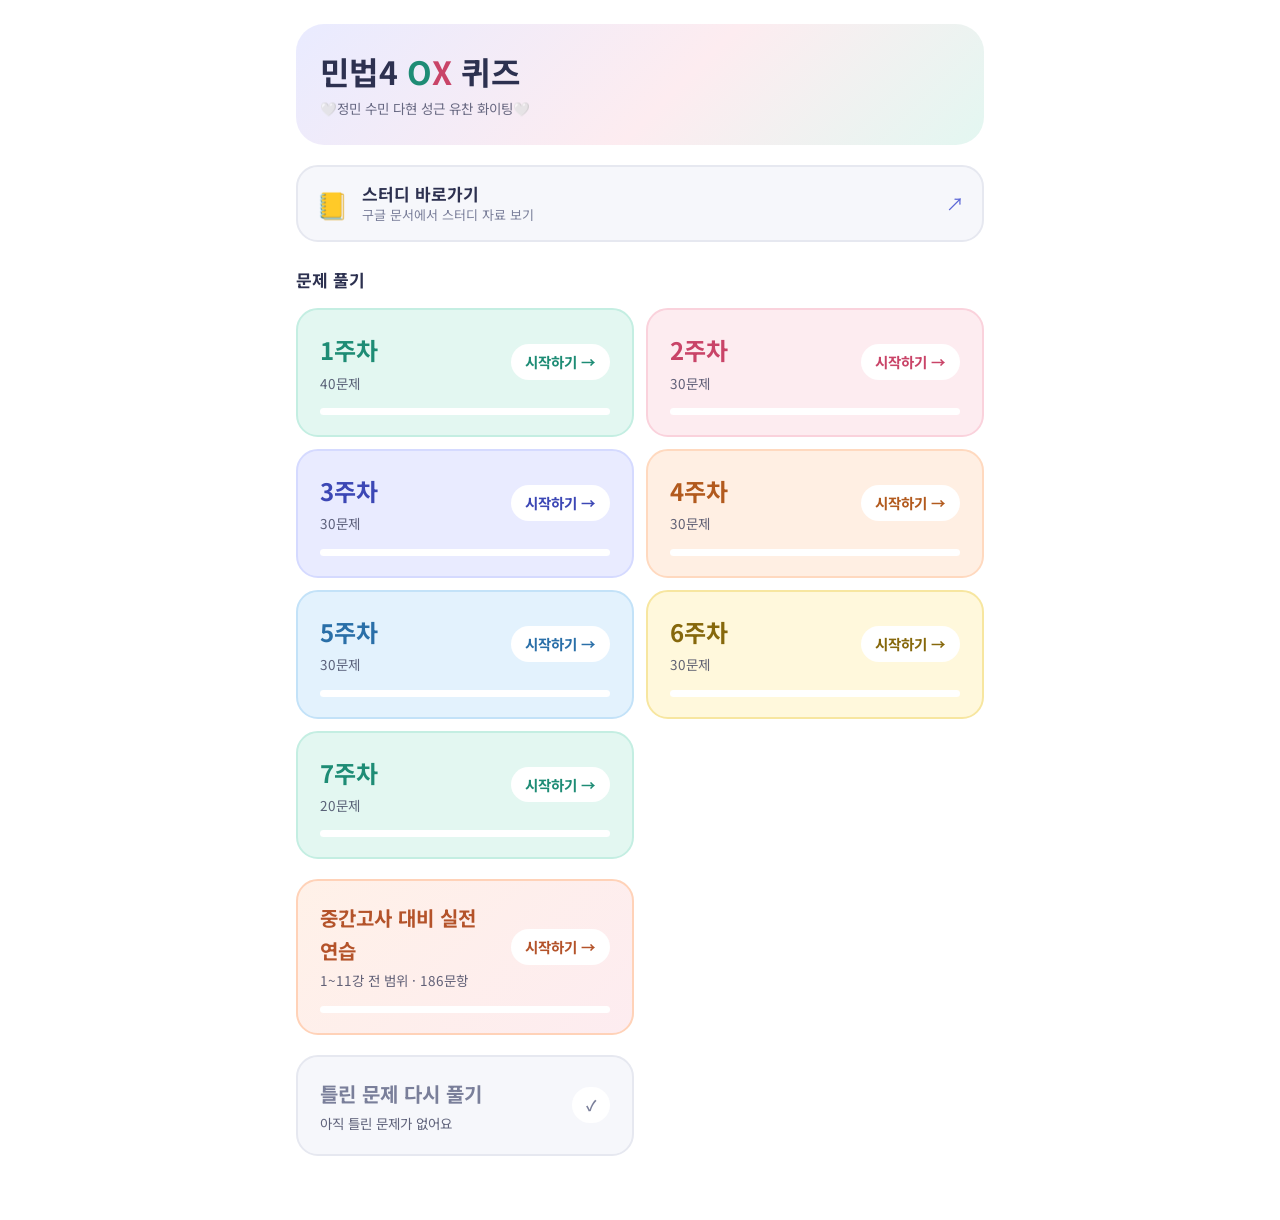
==== commit 5be73393: "Add a midterm practice set above the wrong-answer review The 186-question 1~11강 integrated OX set li" ====
--- a/docs/index.html
+++ b/docs/index.html
@@ -29,6 +29,7 @@
   </a>
   <h2 class="home-title">문제 풀기</h2>
   <div class="wgrid" id="weekGrid"><p class="empty" id="homeEmpty">문제를 불러오는 중…</p></div>
+  <div class="wgrid" id="examBox"></div>
   <div class="wgrid" id="wrongBox"></div>
 </section>
 
--- a/docs/style.css
+++ b/docs/style.css
@@ -270,3 +270,8 @@
 .wrongcard{--c-bg:#F6F7FB;--c-bd:#E6E8F0;--c-ink:#C94468;margin-top:6px}
 .wrongcard b{font-size:20px}
 .wrongcard.none{--c-ink:#7A7F9A}
+
+/* midterm practice */
+.examcard{--c-bg:#FFF1E8;--c-bd:#FFD2B8;--c-ink:#B4532A;margin-top:6px;background:linear-gradient(135deg,#FFF1E8 0%,#FDECF0 100%)}
+.examcard b{font-size:20px}
+.wcard b,.wcard span{word-break:keep-all}
